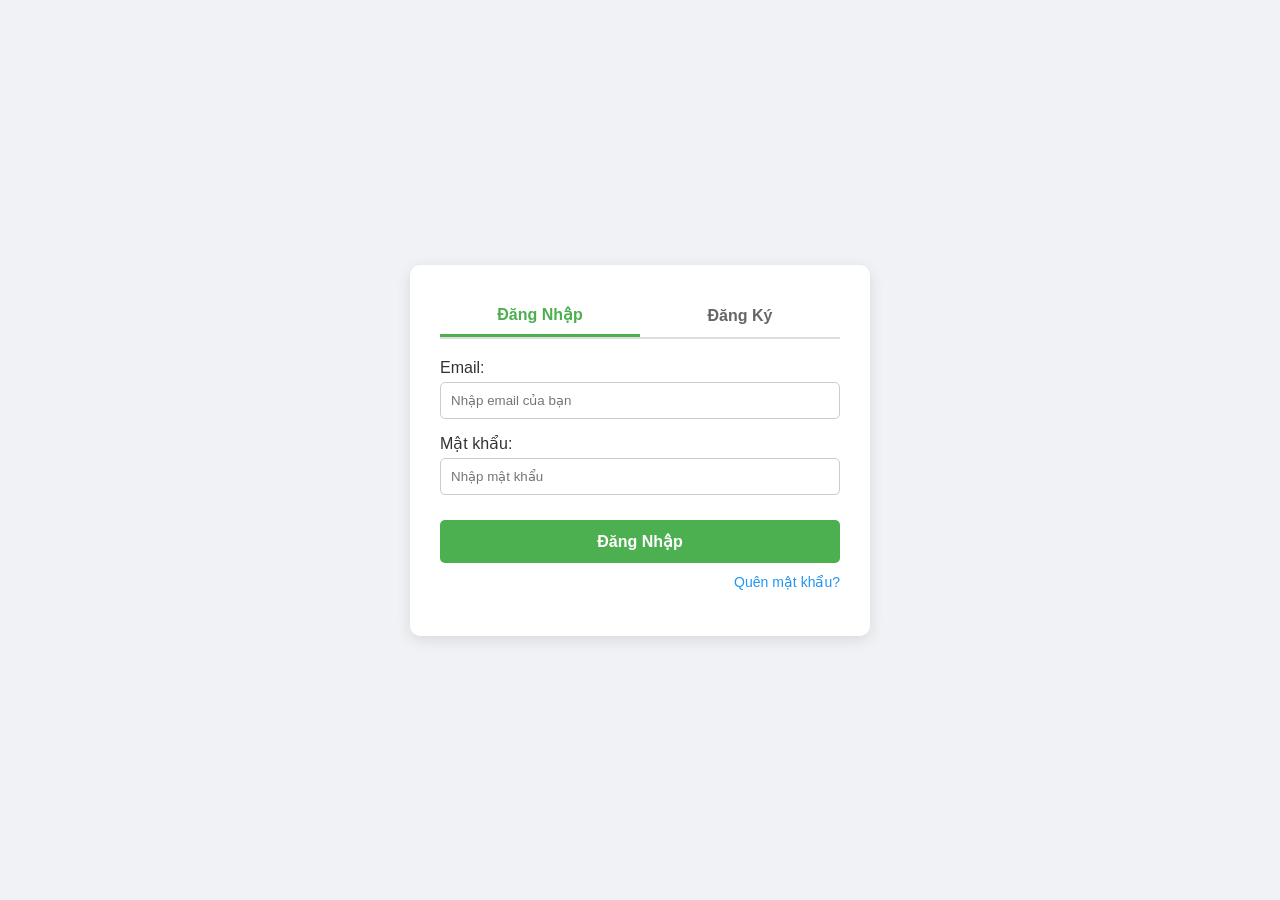
==== cambridge-lms-frontend/student.html @ ddfb1a5f "Mô tả thay đổi" ====
<!DOCTYPE html>
<html lang="vi">
<head>
    <meta charset="UTF-8">
    <meta name="viewport" content="width=device-width, initial-scale=1.0">
    <title>Khu Vực Học Sinh - Cambridge LMS</title>
    <link rel="stylesheet" href="css/style.css">
    <style>
        .exam-section { margin-bottom: 20px; border: 1px solid #e0e0e0; border-radius: 6px; padding: 15px; background: #fafafa; }
        .exam-section h4 { margin-top: 0; color: #1976D2; border-bottom: 2px solid #e3f2fd; padding-bottom: 8px; }
        .exam-part { margin-bottom: 15px; background: white; padding: 10px; border: 1px solid #eee; border-radius: 4px; }
        .exam-part-header { display: flex; justify-content: space-between; margin-bottom: 10px; color: #555; }
        .exam-part-header h5 { margin: 0; font-size: 15px; }
        .exam-part-header span { font-size: 13px; font-weight: bold; color: #FF9800; }
        .question-grid { display: grid; grid-template-columns: repeat(auto-fill, minmax(140px, 1fr)); gap: 10px; }
        .question-row { display: flex; align-items: center; background: #f9fbfd; padding: 5px; border-radius: 4px; border: 1px solid #eceff1; }
        .question-row label { width: 45px; font-weight: bold; font-size: 13px; color: #333; text-align: center; border-right: 1px solid #ccc; margin-right: 5px; }
        .question-row input { flex-grow: 1; padding: 6px; border: 1px solid #ccc; border-radius: 4px; font-size: 13px; outline: none; text-transform: lowercase; }
        .section-header td { background-color: #e3f2fd; color: #1565c0; font-size: 16px; padding: 10px; text-transform: uppercase; }
        .part-header td { background-color: #f5f5f5; color: #666; font-size: 14px; font-weight: bold; }
        .answer-sheet { overflow-y: auto; max-height: 75vh; }
        .score-details { display: flex; justify-content: center; gap: 30px; margin-bottom: 20px; }
        .score-box { background: #e8f5e9; padding: 15px 25px; border-radius: 8px; text-align: center; border: 2px solid #4CAF50; }
        .score-box h3 { margin: 0 0 5px 0; color: #2e7d32; font-size: 28px; }
        .score-box p { margin: 0; color: #555; font-weight: bold; }

        /* CSS Danh sách nhạc nâng cao */
        .playlist-container { background: #f4f6f8; border: 1px solid #cfd8dc; border-radius: 6px; padding: 12px; margin-bottom: 15px; }
        .playlist-title { font-weight: bold; font-size: 14px; color: #37474f; margin-bottom: 8px; display: flex; justify-content: space-between; }
        .audio-track-item { display: flex; align-items: center; justify-content: space-between; background: white; padding: 8px 12px; border: 1px solid #e0e0e0; border-radius: 4px; margin-bottom: 6px; cursor: pointer; transition: 0.2s; }
        .audio-track-item:hover { background: #e3f2fd; border-color: #2196F3; }
        .audio-track-item.active { background: #e3f2fd; border-color: #1976D2; font-weight: bold; }
        .audio-track-item.disabled { background: #ffebee; border-color: #ffcdd2; cursor: not-allowed; color: #c62828; }
        .track-info { font-size: 13px; display: flex; flex-direction: column; }
        .track-status { font-size: 11px; font-weight: bold; margin-top: 2px; }
        .play-btn-small { background: #4CAF50; color: white; border: none; padding: 4px 10px; border-radius: 4px; font-size: 12px; cursor: pointer; }
        .audio-track-item.disabled .play-btn-small { background: #b0bec5; cursor: not-allowed; }
    </style>
</head>
<body>

    <div class="header">
        <h2>Cambridge LMS - Dành cho Học sinh</h2>
        <div>
            <span id="userEmailDisplay" style="margin-right: 15px; font-weight: bold; color: #555;"></span>
            <button class="logout-btn" onclick="logout()">Đăng Xuất</button>
        </div>
    </div>

    <div class="container" id="dashboard" style="max-width: 1000px;">
        <h3 style="color: #4CAF50; border-bottom: 2px solid #eee; padding-bottom: 10px; margin-top: 0;">Danh sách bài thi hiện có</h3>
        <div class="exam-grid" id="examGrid"></div>
    </div>

    <div class="container" id="examRoom" style="max-width: 1200px; padding: 20px; display: none;">
        <div class="exam-header-bar">
            <h3 id="activeExamTitle">Tên bài thi</h3>
            <div class="timer" id="countdownTimer">00:00</div>
            <button class="submit-btn" style="background-color: #4CAF50; margin-top: 0; width: auto;" onclick="submitExam()">Nộp Bài Ngay</button>
        </div>

        <div class="exam-workspace">
            <div class="pdf-viewer-container" style="display: flex; flex-direction: column;">
                <div class="pdf-controls">
                    <label>Chế độ xem:</label>
                    <select id="pdfViewMode" onchange="changePdfView()">
                        <option value="FitV">Cuộn dọc truyền thống</option>
                        <option value="FitPage">Lật từng trang (Vừa màn hình)</option>
                    </select>
                </div>
                <iframe id="pdfFrame" src="" style="flex-grow: 1;"></iframe>
            </div>

            <div class="answer-sheet">
                <div class="playlist-container">
                    <div class="playlist-title">
                        <span>Danh sách Track âm thanh:</span>
                        <span id="globalAudioLimitLabel" style="color:#d32f2f;"></span>
                    </div>
                    <div id="audioPlaylist"></div>
                </div>

                <audio id="audioPlayer" class="audio-player" controls controlsList="nodownload" style="display: none; width: 100%; margin-bottom: 15px;"></audio>

                <h4 style="margin-bottom: 5px;">Phiếu trả lời</h4>
                <p style="font-size: 12px; color: #666; margin-top: 0; margin-bottom: 15px;">Điền đáp án vào các ô tương ứng bên dưới.</p>
                <div id="dynamicAnswerSheet"></div>
            </div>
        </div>
    </div>

    <div class="container" id="resultScreen" style="display: none; max-width: 900px;">
        <div class="score-details">
            <div class="score-box">
                <h3 id="finalScoreDisplay">0</h3>
                <p>Tổng điểm đạt được</p>
            </div>
            <div class="score-box" style="background: #e3f2fd; border-color: #2196F3;">
                <h3 id="correctCountDisplay" style="color: #1565c0;">0 / 0</h3>
                <p>Số câu trả lời đúng</p>
            </div>
        </div>
        
        <h3 style="color: #333; border-bottom: 2px solid #ddd; padding-bottom: 10px;">Phân tích chi tiết từng phần:</h3>
        <table class="mistake-list">
            <thead>
                <tr>
                    <th>Câu hỏi</th>
                    <th>Bạn trả lời</th>
                    <th>Đáp án đúng</th>
                    <th>Điểm</th>
                    <th>Trạng thái</th>
                </tr>
            </thead>
            <tbody id="mistakeBody"></tbody>
        </table>
        <button class="submit-btn" style="margin-top: 20px; width: 100%;" onclick="backToDashboard()">Quay về Trang chủ</button>
    </div>

    <script>
        const API_URL = "http://127.0.0.1:8000";
        let timerInterval;
        let currentPdfUrl = "";
        let examsDataList = [];
        let activeExamData = null;
        let isAudioTrackingPlay = false;

        window.onload = function() {
            if (localStorage.getItem("role") !== "student") {
                window.location.href = "index.html";
            } else {
                document.getElementById("userEmailDisplay").innerText = "Học viên: " + localStorage.getItem("email");
                loadExamsForStudent();
                setupAudioSecureListeners();
            }
        };

        function logout() {
            if(confirm("Bạn muốn đăng xuất?")) { localStorage.clear(); window.location.href = "index.html"; }
        }

        function changePdfView() {
            const mode = document.getElementById("pdfViewMode").value;
            document.getElementById("pdfFrame").src = `${currentPdfUrl}#view=${mode}&scrollbar=1&toolbar=0&navpanes=0`;
        }

        async function loadExamsForStudent() {
            try {
                const response = await fetch(`${API_URL}/exams/`);
                examsDataList = await response.json();
                const grid = document.getElementById("examGrid");
                grid.innerHTML = "";

                if(examsDataList.length === 0) {
                    grid.innerHTML = "<p>Chưa có bài thi nào.</p>";
                    return;
                }

                examsDataList.forEach(exam => {
                    const btnHtml = exam.pdf_file_url != null 
                        ? `<button class="take-exam-btn" onclick="startExam('${exam._id}')">Bắt đầu làm bài</button>`
                        : `<button class="take-exam-btn" disabled>Chưa có đề</button>`;

                    grid.innerHTML += `
                        <div class="exam-card">
                            <h3>${exam.title}</h3>
                            <div class="exam-meta">
                                <p><strong>Cấp độ:</strong> ${exam.level}</p>
                                <p><strong>Thời gian:</strong> ${exam.duration_minutes} phút</p>
                                <p><strong>Tổng điểm:</strong> ${exam.total_score || 100}</p>
                            </div>
                            ${btnHtml}
                        </div>
                    `;
                });
            } catch (error) { console.error(error); }
        }

        function buildAudioPlaylist() {
            const container = document.getElementById("audioPlaylist");
            container.innerHTML = "";
            const player = document.getElementById("audioPlayer");
            player.style.display = "none";
            player.src = "";

            const urls = activeExamData.audio_file_urls || (activeExamData.audio_file_url ? [activeExamData.audio_file_url] : []);
            const limit = activeExamData.audio_limit || 0;

            document.getElementById("globalAudioLimitLabel").innerText = limit > 0 ? `Giới hạn: ${limit} lần nghe/file` : "Nghe tự do";

            if (urls.length === 0) {
                container.innerHTML = "<p style='color:#777; font-size:13px;'>Bài thi này không có tệp âm thanh nghe.</p>";
                return;
            }

            urls.forEach((url, index) => {
                // Đổi ngược dấu '_' thành khoảng trắng để tên file hiển thị đẹp mắt
                let displayFileName = url.split('/').pop().replace(`${activeExamData._id}_`, '').replace(/_/g, ' ');
                
                const storageKey = `count_${activeExamData._id}_track_${index}`;
                const currentPlayed = parseInt(localStorage.getItem(storageKey)) || 0;
                
                let isTrackDisabled = limit > 0 && currentPlayed >= limit;
                let statusText = limit > 0 ? `Đã nghe: ${currentPlayed}/${limit} lần` : "Sẵn sàng";
                if(isTrackDisabled) statusText = "❌ Đã hết lượt nghe";

                const trackHtml = `
                    <div class="audio-track-item ${isTrackDisabled ? 'disabled' : ''}" id="track_item_${index}" onclick="selectAudioTrack('${url}', ${index}, ${isTrackDisabled})">
                        <div class="track-info">
                            <strong>${displayFileName}</strong>
                            <span class="track-status" id="track_status_${index}" style="color: ${isTrackDisabled ? '#d32f2f' : '#666'}">${statusText}</span>
                        </div>
                        <button class="play-btn-small" ${isTrackDisabled ? 'disabled' : ''}>Chọn phát</button>
                    </div>
                `;
                container.insertAdjacentHTML('beforeend', trackHtml);
            });
        }

        function selectAudioTrack(url, index, isDisabled) {
            if (isDisabled) {
                alert("Bạn đã hết số lần nghe cho tệp tin âm thanh này!");
                return;
            }

            document.querySelectorAll('.audio-track-item').forEach(el => el.classList.remove('active'));
            document.getElementById(`track_item_${index}`).classList.add('active');

            const player = document.getElementById("audioPlayer");
            player.src = `${API_URL}${url}`;
            player.style.display = "block";
            
            player.dataset.activeIndex = index;
            isAudioTrackingPlay = true;
        }

        function setupAudioSecureListeners() {
            const player = document.getElementById("audioPlayer");
            
            player.addEventListener('play', function() {
                const index = player.dataset.activeIndex;
                const limit = activeExamData ? (activeExamData.audio_limit || 0) : 0;
                
                if (index !== undefined && limit > 0 && isAudioTrackingPlay) {
                    const storageKey = `count_${activeExamData._id}_track_${index}`;
                    let currentPlayed = parseInt(localStorage.getItem(storageKey)) || 0;
                    
                    currentPlayed++;
                    localStorage.setItem(storageKey, currentPlayed);
                    isAudioTrackingPlay = false; 

                    const statusLabel = document.getElementById(`track_status_${index}`);
                    if (currentPlayed >= limit) {
                        statusLabel.innerText = "❌ Đã hết lượt nghe";
                        statusLabel.style.color = "#d32f2f";
                        const trackCard = document.getElementById(`track_item_${index}`);
                        trackCard.classList.add('disabled');
                        trackCard.querySelector('button').disabled = true;
                        
                        player.pause();
                        player.src = "";
                        player.style.display = "none";
                        alert("Tệp tin âm thanh này đã chính thức đạt giới hạn phát nghe công khai!");
                    } else {
                        statusLabel.innerText = `Đã nghe: ${currentPlayed}/${limit} lần`;
                    }
                }
            });
        }

        function buildAnswerSheet(answerKey) {
            const container = document.getElementById("dynamicAnswerSheet");
            container.innerHTML = "";
            if (!answerKey || Object.keys(answerKey).length === 0) {
                container.innerHTML = "<p style='color:red;'>Bài thi này chưa được cấu hình đáp án.</p>";
                return;
            }
            for (const [sectionName, parts] of Object.entries(answerKey)) {
                let sectionHtml = `<div class="exam-section"><h4>${sectionName}</h4>`;
                for (const [partName, partData] of Object.entries(parts)) {
                    sectionHtml += `<div class="exam-part"><div class="exam-part-header"><h5>${partName}</h5><span>${partData.num_questions} câu | ${partData.part_score} điểm</span></div><div class="question-grid">`;
                    partData.questions.forEach(q => {
                        const inputId = `ans_${sectionName}_${partName}_${q.qNum}`.replace(/\s+/g, '');
                        sectionHtml += `<div class="question-row"><label>${q.qNum}</label><input type="text" id="${inputId}" data-section="${sectionName}" data-part="${partName}" data-qnum="${q.qNum}" autocomplete="off" placeholder="..."></div>`;
                    });
                    sectionHtml += `</div></div>`;
                }
                sectionHtml += `</div>`;
                container.innerHTML += sectionHtml;
            }
        }

        function startExam(examId) {
            activeExamData = examsDataList.find(e => e._id === examId);
            if(!confirm(`Bắt đầu bài thi "${activeExamData.title}"?`)) return;

            document.getElementById("dashboard").style.display = "none";
            document.getElementById("examRoom").style.display = "block";
            document.getElementById("activeExamTitle").innerText = activeExamData.title;

            currentPdfUrl = `${API_URL}${activeExamData.pdf_file_url}`;
            changePdfView(); 

            buildAudioPlaylist(); 
            buildAnswerSheet(activeExamData.answer_key);
            startTimer(activeExamData.duration_minutes);
        }

        function startTimer(minutes) {
            let timeRemaining = minutes * 60;
            const timerDisplay = document.getElementById("countdownTimer");
            timerInterval = setInterval(() => {
                timeRemaining--;
                let m = Math.floor(timeRemaining / 60);
                let s = timeRemaining % 60;
                timerDisplay.innerText = `${m.toString().padStart(2, '0')}:${s.toString().padStart(2, '0')}`;
                if (timeRemaining <= 300) timerDisplay.classList.add("danger");
                if (timeRemaining <= 0) { clearInterval(timerInterval); submitExam(); }
            }, 1000);
        }

        function submitExam() {
            clearInterval(timerInterval);
            document.getElementById("audioPlayer").pause(); 

            let totalEarnedScore = 0;
            let correctQuestionsCount = 0;
            let totalQuestionsCount = 0;
            const tbody = document.getElementById("mistakeBody");
            tbody.innerHTML = "";

            if(!activeExamData.answer_key) {
                alert("Đề thi này bị lỗi đáp án, vui lòng liên hệ giáo viên!");
                backToDashboard();
                return;
            }

            for (const [sectionName, parts] of Object.entries(activeExamData.answer_key)) {
                tbody.innerHTML += `<tr class="section-header"><td colspan="5"><strong>${sectionName}</strong></td></tr>`;
                for (const [partName, partData] of Object.entries(parts)) {
                    tbody.innerHTML += `<tr class="part-header"><td colspan="5">${partName} (Tổng: ${partData.part_score} điểm)</td></tr>`;
                    const pointsPerQuestion = partData.num_questions > 0 ? (partData.part_score / partData.num_questions) : 0;

                    partData.questions.forEach(q => {
                        totalQuestionsCount++;
                        const inputId = `ans_${sectionName}_${partName}_${q.qNum}`.replace(/\s+/g, '');
                        const inputElement = document.getElementById(inputId);
                        const studentAns = inputElement ? inputElement.value.trim().toLowerCase() : "";
                        const correctAnsText = q.answer.toLowerCase();

                        if (studentAns === correctAnsText && studentAns !== "") {
                            totalEarnedScore += pointsPerQuestion;
                            correctQuestionsCount++;
                            tbody.innerHTML += `<tr><td>Câu ${q.qNum}</td><td class="correct-text">${studentAns}</td><td>${correctAnsText}</td><td>+ ${pointsPerQuestion.toFixed(1)}</td><td><span style="color: green;">✔ Đúng</span></td></tr>`;
                        } else {
                            tbody.innerHTML += `<tr><td>Câu ${q.qNum}</td><td><span class="wrong-text">${studentAns || "(Trống)"}</span></td><td class="correct-text">${correctAnsText}</td><td>0</td><td><span style="color: red;">✘ Sai</span></td></tr>`;
                        }
                    });
                }
            }
            document.getElementById("examRoom").style.display = "none";
            document.getElementById("resultScreen").style.display = "block";
            document.getElementById("finalScoreDisplay").innerText = totalEarnedScore.toFixed(2);
            document.getElementById("correctCountDisplay").innerText = `${correctQuestionsCount} / ${totalQuestionsCount}`;
        }

        function backToDashboard() {
            document.getElementById("resultScreen").style.display = "none";
            document.getElementById("dashboard").style.display = "block";
            document.getElementById("pdfFrame").src = "";
            document.getElementById("audioPlayer").src = "";
        }
    </script>
</body>
</html>
---- cambridge-lms-frontend/css/style.css ----
body {
    font-family: 'Segoe UI', Tahoma, Geneva, Verdana, sans-serif;
    background-color: #f4f7f6;
    margin: 0;
    padding: 20px;
}
.header {
    display: flex;
    justify-content: space-between;
    align-items: center;
    background: white;
    padding: 15px 30px;
    border-radius: 8px;
    box-shadow: 0 2px 5px rgba(0,0,0,0.1);
    margin-bottom: 20px;
}
.header h2 { margin: 0; color: #333; }
.logout-btn {
    background-color: #f44336;
    color: white;
    border: none;
    padding: 8px 15px;
    border-radius: 4px;
    cursor: pointer;
    font-weight: bold;
}
.logout-btn:hover { background-color: #d32f2f; }

.container {
    max-width: 900px;
    margin: 0 auto;
    background: white;
    padding: 30px;
    border-radius: 8px;
    box-shadow: 0 4px 10px rgba(0,0,0,0.1);
}

.step-section {
    border: 1px solid #ddd;
    padding: 20px;
    border-radius: 8px;
    margin-bottom: 20px;
}
.step-section h3 { margin-top: 0; color: #4CAF50; border-bottom: 2px solid #eee; padding-bottom: 10px;}

.form-group { margin-bottom: 15px; }
label { display: block; margin-bottom: 5px; font-weight: bold; color: #555; }
input[type="text"], input[type="number"], select {
    width: 100%; padding: 10px; border: 1px solid #ccc; border-radius: 4px; box-sizing: border-box;
}
input[type="file"] { padding: 10px 0; }

button.submit-btn {
    background-color: #4CAF50; color: white; border: none; padding: 12px 20px;
    border-radius: 4px; cursor: pointer; font-size: 16px; font-weight: bold;
}
button.submit-btn:hover { background-color: #45a049; }

#uploadSection { display: none; }
.message { margin-top: 15px; font-weight: bold; }

/* CSS Mới cho Bảng danh sách đề thi */
.exam-table {
    width: 100%;
    border-collapse: collapse;
    margin-top: 15px;
}
.exam-table th, .exam-table td {
    border: 1px solid #ddd;
    padding: 12px;
    text-align: left;
}
.exam-table th {
    background-color: #f8f9fa;
    color: #333;
}
.status-badge {
    padding: 5px 10px;
    border-radius: 20px;
    font-size: 12px;
    font-weight: bold;
}
.status-ok { background-color: #e8f5e9; color: #2e7d32; }
.status-missing { background-color: #ffebee; color: #c62828; }
/* =========================================
   CSS CHO TRANG HỌC SINH (STUDENT)
========================================= */

/* Lưới hiển thị danh sách bài thi */
.exam-grid {
    display: grid;
    grid-template-columns: repeat(auto-fill, minmax(280px, 1fr));
    gap: 20px;
    margin-top: 20px;
}
.exam-card {
    background: white;
    padding: 20px;
    border-radius: 8px;
    border-top: 4px solid #2196F3;
    box-shadow: 0 2px 8px rgba(0,0,0,0.1);
    display: flex;
    flex-direction: column;
}
.exam-card h3 { margin-top: 0; margin-bottom: 10px; color: #333; }
.exam-meta { color: #666; font-size: 14px; margin-bottom: 15px; flex-grow: 1; }
.take-exam-btn {
    background-color: #2196F3;
    color: white;
    padding: 10px;
    border: none;
    border-radius: 4px;
    cursor: pointer;
    font-weight: bold;
    width: 100%;
}
.take-exam-btn:hover { background-color: #1976D2; }
.take-exam-btn:disabled { background-color: #ccc; cursor: not-allowed; }

/* Giao diện Phòng thi (Exam Room) */
#examRoom { display: none; }
.exam-header-bar {
    display: flex;
    justify-content: space-between;
    align-items: center;
    background: #2c3e50;
    color: white;
    padding: 15px 20px;
    border-radius: 8px;
    margin-bottom: 20px;
}
.exam-header-bar h3 { margin: 0; }
.timer {
    font-size: 24px;
    font-weight: bold;
    color: #ffeb3b;
    background: rgba(0,0,0,0.3);
    padding: 5px 15px;
    border-radius: 5px;
}
.timer.danger { color: #f44336; animation: blink 1s infinite; }

@keyframes blink { 50% { opacity: 0; } }

/* Khung làm bài chia 2 cột */
.exam-workspace {
    display: flex;
    gap: 20px;
    height: 75vh; /* Chiếm 75% chiều cao màn hình */
}
.pdf-viewer-container {
    flex: 2; /* Chiếm 2/3 không gian */
    background: white;
    border-radius: 8px;
    border: 1px solid #ddd;
    overflow: hidden;
}
.pdf-viewer-container iframe {
    width: 100%;
    height: 100%;
    border: none;
}
.answer-sheet {
    flex: 1; /* Chiếm 1/3 không gian */
    background: white;
    padding: 20px;
    border-radius: 8px;
    border: 1px solid #ddd;
    display: flex;
    flex-direction: column;
}
.audio-player { width: 100%; margin-bottom: 15px; outline: none; }
.answer-area {
    flex-grow: 1;
    width: 100%;
    padding: 15px;
    border: 1px solid #ccc;
    border-radius: 4px;
    resize: none;
    font-family: 'Courier New', Courier, monospace;
    font-size: 16px;
    box-sizing: border-box;
    margin-bottom: 15px;
}
/* --- CSS CHO BẢNG KẾT QUẢ VÀ TÙY CHỈNH PDF --- */
.pdf-controls {
    background: #f1f1f1;
    padding: 10px;
    text-align: right;
    border-bottom: 1px solid #ccc;
}
.pdf-controls select {
    padding: 5px;
    border-radius: 4px;
    border: 1px solid #ccc;
}
#resultScreen {
    display: none;
    background: white;
    padding: 30px;
    border-radius: 8px;
    box-shadow: 0 4px 10px rgba(0,0,0,0.1);
    max-width: 800px;
    margin: 0 auto;
}
.score-board {
    text-align: center;
    font-size: 24px;
    font-weight: bold;
    color: #4CAF50;
    margin-bottom: 20px;
    padding: 20px;
    background: #e8f5e9;
    border-radius: 8px;
}
.mistake-list {
    width: 100%;
    border-collapse: collapse;
}
.mistake-list th, .mistake-list td {
    border: 1px solid #ddd;
    padding: 10px;
    text-align: left;
}
.mistake-list th { background: #f8f9fa; }
.wrong-text { color: #f44336; text-decoration: line-through; margin-right: 10px; }
.correct-text { color: #4CAF50; font-weight: bold; }
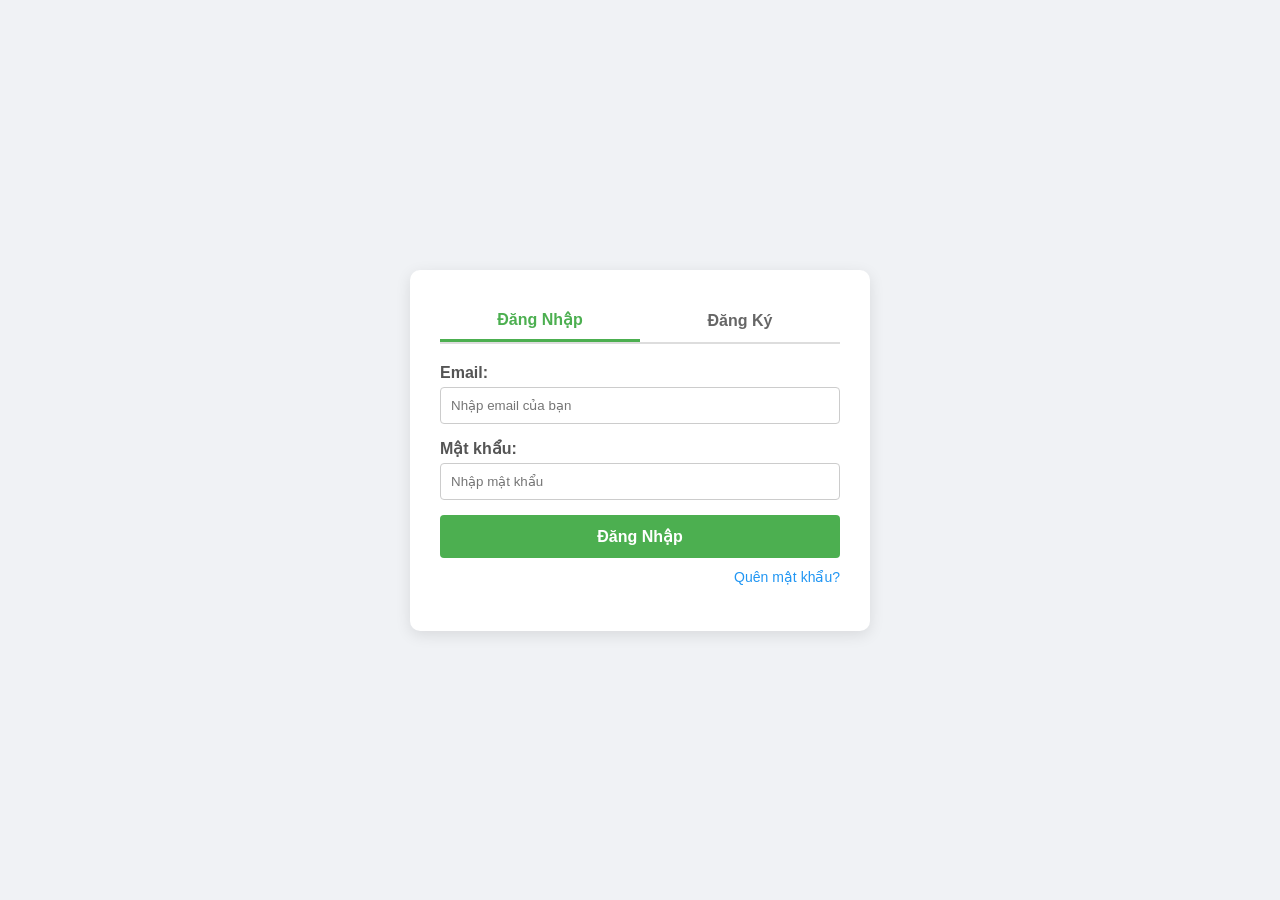
==== commit 009aa4e3: "Mô tả thay đổi" ====
--- a/cambridge-lms-frontend/student.html
+++ b/cambridge-lms-frontend/student.html
@@ -5,106 +5,79 @@
     <meta name="viewport" content="width=device-width, initial-scale=1.0">
     <title>Khu Vực Học Sinh - Cambridge LMS</title>
     <link rel="stylesheet" href="css/style.css">
-    <style>
-        .exam-section { margin-bottom: 20px; border: 1px solid #e0e0e0; border-radius: 6px; padding: 15px; background: #fafafa; }
-        .exam-section h4 { margin-top: 0; color: #1976D2; border-bottom: 2px solid #e3f2fd; padding-bottom: 8px; }
-        .exam-part { margin-bottom: 15px; background: white; padding: 10px; border: 1px solid #eee; border-radius: 4px; }
-        .exam-part-header { display: flex; justify-content: space-between; margin-bottom: 10px; color: #555; }
-        .exam-part-header h5 { margin: 0; font-size: 15px; }
-        .exam-part-header span { font-size: 13px; font-weight: bold; color: #FF9800; }
-        .question-grid { display: grid; grid-template-columns: repeat(auto-fill, minmax(140px, 1fr)); gap: 10px; }
-        .question-row { display: flex; align-items: center; background: #f9fbfd; padding: 5px; border-radius: 4px; border: 1px solid #eceff1; }
-        .question-row label { width: 45px; font-weight: bold; font-size: 13px; color: #333; text-align: center; border-right: 1px solid #ccc; margin-right: 5px; }
-        .question-row input { flex-grow: 1; padding: 6px; border: 1px solid #ccc; border-radius: 4px; font-size: 13px; outline: none; text-transform: lowercase; }
-        .section-header td { background-color: #e3f2fd; color: #1565c0; font-size: 16px; padding: 10px; text-transform: uppercase; }
-        .part-header td { background-color: #f5f5f5; color: #666; font-size: 14px; font-weight: bold; }
-        .answer-sheet { overflow-y: auto; max-height: 75vh; }
-        .score-details { display: flex; justify-content: center; gap: 30px; margin-bottom: 20px; }
-        .score-box { background: #e8f5e9; padding: 15px 25px; border-radius: 8px; text-align: center; border: 2px solid #4CAF50; }
-        .score-box h3 { margin: 0 0 5px 0; color: #2e7d32; font-size: 28px; }
-        .score-box p { margin: 0; color: #555; font-weight: bold; }
-
-        /* CSS Danh sách nhạc nâng cao */
-        .playlist-container { background: #f4f6f8; border: 1px solid #cfd8dc; border-radius: 6px; padding: 12px; margin-bottom: 15px; }
-        .playlist-title { font-weight: bold; font-size: 14px; color: #37474f; margin-bottom: 8px; display: flex; justify-content: space-between; }
-        .audio-track-item { display: flex; align-items: center; justify-content: space-between; background: white; padding: 8px 12px; border: 1px solid #e0e0e0; border-radius: 4px; margin-bottom: 6px; cursor: pointer; transition: 0.2s; }
-        .audio-track-item:hover { background: #e3f2fd; border-color: #2196F3; }
-        .audio-track-item.active { background: #e3f2fd; border-color: #1976D2; font-weight: bold; }
-        .audio-track-item.disabled { background: #ffebee; border-color: #ffcdd2; cursor: not-allowed; color: #c62828; }
-        .track-info { font-size: 13px; display: flex; flex-direction: column; }
-        .track-status { font-size: 11px; font-weight: bold; margin-top: 2px; }
-        .play-btn-small { background: #4CAF50; color: white; border: none; padding: 4px 10px; border-radius: 4px; font-size: 12px; cursor: pointer; }
-        .audio-track-item.disabled .play-btn-small { background: #b0bec5; cursor: not-allowed; }
-    </style>
 </head>
 <body>
 
-    <div class="header">
-        <h2>Cambridge LMS - Dành cho Học sinh</h2>
-        <div>
-            <span id="userEmailDisplay" style="margin-right: 15px; font-weight: bold; color: #555;"></span>
-            <button class="logout-btn" onclick="logout()">Đăng Xuất</button>
+<div class="header">
+    <h2>Cambridge LMS - Dành cho Học sinh</h2>
+    <div>
+        <span id="userEmailDisplay" class="user-email"></span>
+        <button class="logout-btn" onclick="logout()">Đăng Xuất</button>
+    </div>
+</div>
+
+<div class="container" id="dashboard">
+    <h3>Danh sách bài thi hiện có</h3>
+    <div class="exam-grid" id="examGrid"></div>
+</div>
+
+<div class="container wide-container" id="examRoom">
+    <div class="exam-header-bar">
+        <h3 id="activeExamTitle">Tên bài thi</h3>
+        <div class="timer" id="countdownTimer">00:00</div>
+        <button class="submit-btn" onclick="submitExam()">Nộp Bài Ngay</button>
+    </div>
+
+    <div class="exam-workspace">
+        <div class="pdf-viewer-container">
+            <div class="pdf-controls">
+                <label for="pdfViewMode">Chế độ xem:</label>
+                <select id="pdfViewMode" onchange="changePdfView()">
+                    <option value="FitV">Cuộn dọc truyền thống</option>
+                    <option value="FitPage">Lật từng trang (Vừa màn hình)</option>
+                </select>
+            </div>
+            <iframe id="pdfFrame" src=""></iframe>
+        </div>
+
+        <div class="answer-sheet">
+            <div class="playlist-container">
+                <div class="playlist-title">🎵 Danh Sách File Âm Thanh</div>
+                <div id="audioPlaylist"></div>
+            </div>
+
+            <h4>Phiếu trả lời</h4>
+            <p class="hint-text">Điền đáp án vào các ô tương ứng bên dưới.</p>
+            <div id="dynamicAnswerSheet"></div>
         </div>
     </div>
-
-    <div class="container" id="dashboard" style="max-width: 1000px;">
-        <h3 style="color: #4CAF50; border-bottom: 2px solid #eee; padding-bottom: 10px; margin-top: 0;">Danh sách bài thi hiện có</h3>
-        <div class="exam-grid" id="examGrid"></div>
-    </div>
-
-    <div class="container" id="examRoom" style="max-width: 1200px; padding: 20px; display: none;">
-        <div class="exam-header-bar">
-            <h3 id="activeExamTitle">Tên bài thi</h3>
-            <div class="timer" id="countdownTimer">00:00</div>
-            <button class="submit-btn" style="background-color: #4CAF50; margin-top: 0; width: auto;" onclick="submitExam()">Nộp Bài Ngay</button>
+</div>
+
+<div class="container" id="resultScreen">
+    <div class="score-details">
+        <div class="score-box">
+            <h3 id="finalScoreDisplay">0</h3>
+            <p>Tổng điểm đạt được</p>
         </div>
 
-        <div class="exam-workspace">
-            <div class="pdf-viewer-container" style="display: flex; flex-direction: column;">
-                <div class="pdf-controls">
-                    <label>Chế độ xem:</label>
-                    <select id="pdfViewMode" onchange="changePdfView()">
-                        <option value="FitV">Cuộn dọc truyền thống</option>
-                        <option value="FitPage">Lật từng trang (Vừa màn hình)</option>
-                    </select>
-                </div>
-                <iframe id="pdfFrame" src="" style="flex-grow: 1;"></iframe>
-            </div>
-
-            <div class="answer-sheet">
-                <div class="playlist-container">
-                    <div class="playlist-title">
-                        <span>Danh sách Track âm thanh:</span>
-                        <span id="globalAudioLimitLabel" style="color:#d32f2f;"></span>
-                    </div>
-                    <div id="audioPlaylist"></div>
-                </div>
-
-                <audio id="audioPlayer" class="audio-player" controls controlsList="nodownload" style="display: none; width: 100%; margin-bottom: 15px;"></audio>
-
-                <h4 style="margin-bottom: 5px;">Phiếu trả lời</h4>
-                <p style="font-size: 12px; color: #666; margin-top: 0; margin-bottom: 15px;">Điền đáp án vào các ô tương ứng bên dưới.</p>
-                <div id="dynamicAnswerSheet"></div>
-            </div>
+        <div class="score-box blue-score-box">
+            <h3 id="correctCountDisplay">0 / 0</h3>
+            <p>Số câu trả lời đúng</p>
+        </div>
+
+        <div class="score-box orange-score-box">
+            <h3 id="timeSpentDisplay">0:00</h3>
+            <p>Thời gian làm bài</p>
         </div>
     </div>
 
-    <div class="container" id="resultScreen" style="display: none; max-width: 900px;">
-        <div class="score-details">
-            <div class="score-box">
-                <h3 id="finalScoreDisplay">0</h3>
-                <p>Tổng điểm đạt được</p>
-            </div>
-            <div class="score-box" style="background: #e3f2fd; border-color: #2196F3;">
-                <h3 id="correctCountDisplay" style="color: #1565c0;">0 / 0</h3>
-                <p>Số câu trả lời đúng</p>
-            </div>
-        </div>
-        
-        <h3 style="color: #333; border-bottom: 2px solid #ddd; padding-bottom: 10px;">Phân tích chi tiết từng phần:</h3>
+    <h3>Phân tích chi tiết từng phần:</h3>
+
+    <div class="table-wrap">
         <table class="mistake-list">
             <thead>
                 <tr>
+                    <th>Phần</th>
                     <th>Câu hỏi</th>
                     <th>Bạn trả lời</th>
                     <th>Đáp án đúng</th>
@@ -114,262 +87,428 @@
             </thead>
             <tbody id="mistakeBody"></tbody>
         </table>
-        <button class="submit-btn" style="margin-top: 20px; width: 100%;" onclick="backToDashboard()">Quay về Trang chủ</button>
     </div>
 
-    <script>
-        const API_URL = "http://127.0.0.1:8000";
-        let timerInterval;
-        let currentPdfUrl = "";
-        let examsDataList = [];
-        let activeExamData = null;
-        let isAudioTrackingPlay = false;
-
-        window.onload = function() {
-            if (localStorage.getItem("role") !== "student") {
-                window.location.href = "index.html";
+    <button class="submit-btn full-width mt-20" onclick="backToDashboard()">Quay về Trang chủ</button>
+</div>
+
+<script>
+    const API_URL = "https://cambridge-lms-1.onrender.com";
+
+    let examStartTime = null;
+    let timerInterval;
+    let currentPdfUrl = "";
+    let examsDataList = [];
+    let activeExamData = null;
+
+    function getFileUrl(url) {
+        if (!url) return "";
+
+        if (url.startsWith("http://") || url.startsWith("https://")) {
+            return url;
+        }
+
+        return `${API_URL}${url}`;
+    }
+
+    function formatTime(seconds) {
+        seconds = parseInt(seconds || 0);
+        const m = Math.floor(seconds / 60);
+        const s = seconds % 60;
+        return `${m}:${s.toString().padStart(2, "0")}`;
+    }
+
+    window.onload = function() {
+        if (localStorage.getItem("role") !== "student") {
+            window.location.href = "index.html";
+        } else {
+            document.getElementById("userEmailDisplay").innerText = "Học viên: " + localStorage.getItem("email");
+            loadExamsForStudent();
+            setupAudioSecureListeners();
+        }
+    };
+
+    function logout() {
+        if (confirm("Bạn muốn đăng xuất?")) {
+            localStorage.clear();
+            window.location.href = "index.html";
+        }
+    }
+
+    function changePdfView() {
+        const mode = document.getElementById("pdfViewMode").value;
+
+        if (!currentPdfUrl) {
+            document.getElementById("pdfFrame").src = "";
+            return;
+        }
+
+        document.getElementById("pdfFrame").src = `${currentPdfUrl}#view=${mode}&scrollbar=1&toolbar=0&navpanes=0`;
+    }
+
+    async function loadExamsForStudent() {
+        try {
+            const response = await fetch(`${API_URL}/exams/`);
+            examsDataList = await response.json();
+
+            const grid = document.getElementById("examGrid");
+            grid.innerHTML = "";
+
+            if (examsDataList.length === 0) {
+                grid.innerHTML = "<p>Chưa có bài thi nào hiện khả dụng.</p>";
+                return;
+            }
+
+            const userId = localStorage.getItem("user_id");
+
+            for (const exam of examsDataList) {
+                let submittedData = { submitted: false };
+
+                try {
+                    const checkResponse = await fetch(`${API_URL}/exams/${exam._id}/my-submission/${userId}`);
+                    submittedData = await checkResponse.json();
+                } catch (e) {
+                    submittedData = { submitted: false };
+                }
+
+                let btnHtml = "";
+                let resultHtml = "";
+
+                if (!exam.pdf_file_url) {
+                    btnHtml = `<button class="take-exam-btn" disabled>Chưa có đề</button>`;
+                } else if (submittedData.submitted) {
+                    const sub = submittedData.submission;
+                    btnHtml = `<button class="take-exam-btn" disabled>Đã làm bài</button>`;
+                    resultHtml = `
+                        <div class="student-result-badge">
+                            Điểm: <strong>${sub.score}</strong> |
+                            Đúng: <strong>${sub.correct_count}/${sub.total_questions}</strong> |
+                            TG: <strong>${formatTime(sub.time_spent_seconds)}</strong>
+                        </div>
+                    `;
+                } else {
+                    btnHtml = `<button class="take-exam-btn" onclick="startExam('${exam._id}')">Bắt đầu làm bài</button>`;
+                }
+
+                grid.innerHTML += `
+                    <div class="exam-card">
+                        <h3>${exam.title}</h3>
+                        <div class="exam-meta">
+                            <p><strong>Cấp độ:</strong> ${exam.level}</p>
+                            <p><strong>Thời gian:</strong> ${exam.duration_minutes} phút</p>
+                            <p><strong>Tổng điểm:</strong> ${exam.total_score || 100}</p>
+                        </div>
+                        ${resultHtml}
+                        ${btnHtml}
+                    </div>
+                `;
+            }
+        } catch (error) {
+            console.error(error);
+            document.getElementById("examGrid").innerHTML = "<p class='danger-text'>Không thể tải danh sách bài thi.</p>";
+        }
+    }
+
+    function buildAudioPlaylist() {
+        const container = document.getElementById("audioPlaylist");
+        container.innerHTML = "";
+
+        if (!activeExamData.audio_folders || activeExamData.audio_folders.length === 0) {
+            container.innerHTML = "<p class='hint-text'>Bài thi này không có file âm thanh.</p>";
+            return;
+        }
+
+        activeExamData.audio_folders.forEach(folder => {
+            const limit = folder.limit || 0;
+            const limitText = limit > 0 ? `Giới hạn: ${limit} lần/file` : "Nghe tự do";
+
+            let folderHtml = `
+                <div class="playlist-folder-block">
+                    <div class="folder-title-bar">
+                        <span>📁 Thư mục: ${folder.name}</span>
+                        <span>${limitText}</span>
+                    </div>
+            `;
+
+            if (!folder.tracks || folder.tracks.length === 0) {
+                folderHtml += `<p class="hint-text">Thư mục trống.</p>`;
             } else {
-                document.getElementById("userEmailDisplay").innerText = "Học viên: " + localStorage.getItem("email");
-                loadExamsForStudent();
-                setupAudioSecureListeners();
-            }
-        };
-
-        function logout() {
-            if(confirm("Bạn muốn đăng xuất?")) { localStorage.clear(); window.location.href = "index.html"; }
-        }
-
-        function changePdfView() {
-            const mode = document.getElementById("pdfViewMode").value;
-            document.getElementById("pdfFrame").src = `${currentPdfUrl}#view=${mode}&scrollbar=1&toolbar=0&navpanes=0`;
-        }
-
-        async function loadExamsForStudent() {
-            try {
-                const response = await fetch(`${API_URL}/exams/`);
-                examsDataList = await response.json();
-                const grid = document.getElementById("examGrid");
-                grid.innerHTML = "";
-
-                if(examsDataList.length === 0) {
-                    grid.innerHTML = "<p>Chưa có bài thi nào.</p>";
-                    return;
-                }
-
-                examsDataList.forEach(exam => {
-                    const btnHtml = exam.pdf_file_url != null 
-                        ? `<button class="take-exam-btn" onclick="startExam('${exam._id}')">Bắt đầu làm bài</button>`
-                        : `<button class="take-exam-btn" disabled>Chưa có đề</button>`;
-
-                    grid.innerHTML += `
-                        <div class="exam-card">
-                            <h3>${exam.title}</h3>
-                            <div class="exam-meta">
-                                <p><strong>Cấp độ:</strong> ${exam.level}</p>
-                                <p><strong>Thời gian:</strong> ${exam.duration_minutes} phút</p>
-                                <p><strong>Tổng điểm:</strong> ${exam.total_score || 100}</p>
+                folder.tracks.forEach((track, trackIndex) => {
+                    const cleanTrackName = track.name.replace(/_/g, ' ');
+                    const storageKey = `count_${activeExamData._id}_folder_${folder.id}_track_${trackIndex}`;
+                    const currentPlayed = parseInt(localStorage.getItem(storageKey)) || 0;
+
+                    const isTrackDisabled = limit > 0 && currentPlayed >= limit;
+                    const statusText = limit > 0 ? `Đã nghe: ${currentPlayed}/${limit} lần` : "Sẵn sàng";
+                    const audioUrl = getFileUrl(track.url);
+
+                    folderHtml += `
+                        <div class="audio-track-item">
+                            <div class="track-info">
+                                <strong>${cleanTrackName}</strong>
+                                <span class="track-status" id="track_status_${folder.id}_${trackIndex}">
+                                    ${isTrackDisabled ? "❌ Hết lượt nghe" : statusText}
+                                </span>
                             </div>
-                            ${btnHtml}
+
+                            ${isTrackDisabled ?
+                                `<div class="locked-player">Trình phát đã bị khóa do hết số lần nghe quy định.</div>` :
+                                `<audio controls controlsList="nodownload" src="${audioUrl}"
+                                    data-folder-id="${folder.id}" data-track-index="${trackIndex}" data-limit="${limit}"></audio>`
+                            }
                         </div>
                     `;
                 });
-            } catch (error) { console.error(error); }
-        }
-
-        function buildAudioPlaylist() {
-            const container = document.getElementById("audioPlaylist");
-            container.innerHTML = "";
-            const player = document.getElementById("audioPlayer");
-            player.style.display = "none";
-            player.src = "";
-
-            const urls = activeExamData.audio_file_urls || (activeExamData.audio_file_url ? [activeExamData.audio_file_url] : []);
-            const limit = activeExamData.audio_limit || 0;
-
-            document.getElementById("globalAudioLimitLabel").innerText = limit > 0 ? `Giới hạn: ${limit} lần nghe/file` : "Nghe tự do";
-
-            if (urls.length === 0) {
-                container.innerHTML = "<p style='color:#777; font-size:13px;'>Bài thi này không có tệp âm thanh nghe.</p>";
-                return;
-            }
-
-            urls.forEach((url, index) => {
-                // Đổi ngược dấu '_' thành khoảng trắng để tên file hiển thị đẹp mắt
-                let displayFileName = url.split('/').pop().replace(`${activeExamData._id}_`, '').replace(/_/g, ' ');
-                
-                const storageKey = `count_${activeExamData._id}_track_${index}`;
-                const currentPlayed = parseInt(localStorage.getItem(storageKey)) || 0;
-                
-                let isTrackDisabled = limit > 0 && currentPlayed >= limit;
-                let statusText = limit > 0 ? `Đã nghe: ${currentPlayed}/${limit} lần` : "Sẵn sàng";
-                if(isTrackDisabled) statusText = "❌ Đã hết lượt nghe";
-
-                const trackHtml = `
-                    <div class="audio-track-item ${isTrackDisabled ? 'disabled' : ''}" id="track_item_${index}" onclick="selectAudioTrack('${url}', ${index}, ${isTrackDisabled})">
-                        <div class="track-info">
-                            <strong>${displayFileName}</strong>
-                            <span class="track-status" id="track_status_${index}" style="color: ${isTrackDisabled ? '#d32f2f' : '#666'}">${statusText}</span>
-                        </div>
-                        <button class="play-btn-small" ${isTrackDisabled ? 'disabled' : ''}>Chọn phát</button>
-                    </div>
-                `;
-                container.insertAdjacentHTML('beforeend', trackHtml);
-            });
-        }
-
-        function selectAudioTrack(url, index, isDisabled) {
-            if (isDisabled) {
-                alert("Bạn đã hết số lần nghe cho tệp tin âm thanh này!");
-                return;
-            }
-
-            document.querySelectorAll('.audio-track-item').forEach(el => el.classList.remove('active'));
-            document.getElementById(`track_item_${index}`).classList.add('active');
-
-            const player = document.getElementById("audioPlayer");
-            player.src = `${API_URL}${url}`;
-            player.style.display = "block";
-            
-            player.dataset.activeIndex = index;
-            isAudioTrackingPlay = true;
-        }
-
-        function setupAudioSecureListeners() {
-            const player = document.getElementById("audioPlayer");
-            
-            player.addEventListener('play', function() {
-                const index = player.dataset.activeIndex;
-                const limit = activeExamData ? (activeExamData.audio_limit || 0) : 0;
-                
-                if (index !== undefined && limit > 0 && isAudioTrackingPlay) {
-                    const storageKey = `count_${activeExamData._id}_track_${index}`;
+            }
+
+            folderHtml += `</div>`;
+            container.insertAdjacentHTML('beforeend', folderHtml);
+        });
+    }
+
+    function setupAudioSecureListeners() {
+        const playlistContainer = document.getElementById("audioPlaylist");
+
+        playlistContainer.addEventListener('play', function(e) {
+            if (e.target.tagName === 'AUDIO') {
+                const player = e.target;
+                const folderId = player.dataset.folderId;
+                const trackIndex = player.dataset.trackIndex;
+                const limit = parseInt(player.dataset.limit) || 0;
+
+                if (limit > 0 && !player.dataset.hasCountedInSession) {
+                    const storageKey = `count_${activeExamData._id}_folder_${folderId}_track_${trackIndex}`;
                     let currentPlayed = parseInt(localStorage.getItem(storageKey)) || 0;
-                    
+
                     currentPlayed++;
                     localStorage.setItem(storageKey, currentPlayed);
-                    isAudioTrackingPlay = false; 
-
-                    const statusLabel = document.getElementById(`track_status_${index}`);
+                    player.dataset.hasCountedInSession = "true";
+
+                    const statusLabel = document.getElementById(`track_status_${folderId}_${trackIndex}`);
+                    statusLabel.innerText = `Đã nghe: ${currentPlayed}/${limit} lần`;
+
                     if (currentPlayed >= limit) {
+                        statusLabel.style.color = "#e65100";
+                    }
+                }
+            }
+        }, true);
+
+        playlistContainer.addEventListener('ended', function(e) {
+            if (e.target.tagName === 'AUDIO') {
+                const player = e.target;
+                const folderId = player.dataset.folderId;
+                const trackIndex = player.dataset.trackIndex;
+                const limit = parseInt(player.dataset.limit) || 0;
+
+                if (limit > 0) {
+                    const storageKey = `count_${activeExamData._id}_folder_${folderId}_track_${trackIndex}`;
+                    const currentPlayed = parseInt(localStorage.getItem(storageKey)) || 0;
+
+                    if (currentPlayed >= limit) {
+                        const statusLabel = document.getElementById(`track_status_${folderId}_${trackIndex}`);
                         statusLabel.innerText = "❌ Đã hết lượt nghe";
                         statusLabel.style.color = "#d32f2f";
-                        const trackCard = document.getElementById(`track_item_${index}`);
-                        trackCard.classList.add('disabled');
-                        trackCard.querySelector('button').disabled = true;
-                        
-                        player.pause();
-                        player.src = "";
-                        player.style.display = "none";
-                        alert("Tệp tin âm thanh này đã chính thức đạt giới hạn phát nghe công khai!");
-                    } else {
-                        statusLabel.innerText = `Đã nghe: ${currentPlayed}/${limit} lần`;
+
+                        player.removeAttribute("controls");
+                        alert("Bài nghe đã kết thúc! Bạn đã dùng hết số lần nghe quy định. Trình phát đã bị khóa.");
                     }
                 }
+            }
+        }, true);
+    }
+
+    function buildAnswerSheet(answerKey) {
+        const container = document.getElementById("dynamicAnswerSheet");
+        container.innerHTML = "";
+
+        if (!answerKey || Object.keys(answerKey).length === 0) {
+            container.innerHTML = "<p class='danger-text'>Bài thi này chưa được giáo viên cấu hình đáp án.</p>";
+            return;
+        }
+
+        for (const [sectionName, parts] of Object.entries(answerKey)) {
+            let sectionHtml = `<div class="exam-section"><h4>${sectionName}</h4>`;
+
+            for (const [partName, partData] of Object.entries(parts)) {
+                sectionHtml += `
+                    <div class="exam-part">
+                        <div class="exam-part-header">
+                            <h5>${partName}</h5>
+                            <span>${partData.num_questions} câu | ${partData.part_score} điểm</span>
+                        </div>
+                        <div class="question-grid">
+                `;
+
+                partData.questions.forEach(q => {
+                    const inputId = `ans_${sectionName}_${partName}_${q.qNum}`.replace(/\s+/g, '');
+
+                    sectionHtml += `
+                        <div class="question-row">
+                            <label>${q.qNum}</label>
+                            <input type="text" id="${inputId}" autocomplete="off" placeholder="...">
+                        </div>
+                    `;
+                });
+
+                sectionHtml += `</div></div>`;
+            }
+
+            sectionHtml += `</div>`;
+            container.innerHTML += sectionHtml;
+        }
+    }
+
+    function startExam(examId) {
+        activeExamData = examsDataList.find(e => e._id === examId);
+
+        if (!activeExamData) {
+            alert("Không tìm thấy bài thi.");
+            return;
+        }
+
+        if (!activeExamData.pdf_file_url) {
+            alert("Bài thi này chưa có file PDF.");
+            return;
+        }
+
+        if (!confirm(`Bắt đầu bài thi "${activeExamData.title}"? Bạn chỉ được làm 1 lần.`)) return;
+
+        document.getElementById("dashboard").style.display = "none";
+        document.getElementById("examRoom").style.display = "block";
+        document.getElementById("activeExamTitle").innerText = activeExamData.title;
+
+        currentPdfUrl = getFileUrl(activeExamData.pdf_file_url);
+        changePdfView();
+
+        buildAudioPlaylist();
+        buildAnswerSheet(activeExamData.answer_key);
+
+        examStartTime = Date.now();
+        startTimer(activeExamData.duration_minutes);
+    }
+
+    function startTimer(minutes) {
+        let timeRemaining = minutes * 60;
+        const timerDisplay = document.getElementById("countdownTimer");
+
+        clearInterval(timerInterval);
+        timerDisplay.classList.remove("danger");
+
+        function renderTime() {
+            const m = Math.floor(timeRemaining / 60);
+            const s = timeRemaining % 60;
+            timerDisplay.innerText = `${m.toString().padStart(2, '0')}:${s.toString().padStart(2, '0')}`;
+        }
+
+        renderTime();
+
+        timerInterval = setInterval(() => {
+            timeRemaining--;
+            renderTime();
+
+            if (timeRemaining <= 300) {
+                timerDisplay.classList.add("danger");
+            }
+
+            if (timeRemaining <= 0) {
+                clearInterval(timerInterval);
+                submitExam();
+            }
+        }, 1000);
+    }
+
+    async function submitExam() {
+        if (!activeExamData) return;
+
+        if (!confirm("Bạn chắc chắn muốn nộp bài? Sau khi nộp sẽ không thể làm lại.")) {
+            return;
+        }
+
+        clearInterval(timerInterval);
+
+        document.querySelectorAll("#audioPlaylist audio").forEach(player => player.pause());
+
+        const answers = {};
+        document.querySelectorAll("#dynamicAnswerSheet input").forEach(input => {
+            answers[input.id] = input.value.trim().toLowerCase();
+        });
+
+        const timeSpentSeconds = examStartTime
+            ? Math.floor((Date.now() - examStartTime) / 1000)
+            : 0;
+
+        try {
+            const response = await fetch(`${API_URL}/exams/${activeExamData._id}/submit`, {
+                method: "POST",
+                headers: { "Content-Type": "application/json" },
+                body: JSON.stringify({
+                    user_id: localStorage.getItem("user_id"),
+                    student_email: localStorage.getItem("email"),
+                    answers: answers,
+                    time_spent_seconds: timeSpentSeconds
+                })
             });
-        }
-
-        function buildAnswerSheet(answerKey) {
-            const container = document.getElementById("dynamicAnswerSheet");
-            container.innerHTML = "";
-            if (!answerKey || Object.keys(answerKey).length === 0) {
-                container.innerHTML = "<p style='color:red;'>Bài thi này chưa được cấu hình đáp án.</p>";
-                return;
-            }
-            for (const [sectionName, parts] of Object.entries(answerKey)) {
-                let sectionHtml = `<div class="exam-section"><h4>${sectionName}</h4>`;
-                for (const [partName, partData] of Object.entries(parts)) {
-                    sectionHtml += `<div class="exam-part"><div class="exam-part-header"><h5>${partName}</h5><span>${partData.num_questions} câu | ${partData.part_score} điểm</span></div><div class="question-grid">`;
-                    partData.questions.forEach(q => {
-                        const inputId = `ans_${sectionName}_${partName}_${q.qNum}`.replace(/\s+/g, '');
-                        sectionHtml += `<div class="question-row"><label>${q.qNum}</label><input type="text" id="${inputId}" data-section="${sectionName}" data-part="${partName}" data-qnum="${q.qNum}" autocomplete="off" placeholder="..."></div>`;
-                    });
-                    sectionHtml += `</div></div>`;
-                }
-                sectionHtml += `</div>`;
-                container.innerHTML += sectionHtml;
-            }
-        }
-
-        function startExam(examId) {
-            activeExamData = examsDataList.find(e => e._id === examId);
-            if(!confirm(`Bắt đầu bài thi "${activeExamData.title}"?`)) return;
-
-            document.getElementById("dashboard").style.display = "none";
-            document.getElementById("examRoom").style.display = "block";
-            document.getElementById("activeExamTitle").innerText = activeExamData.title;
-
-            currentPdfUrl = `${API_URL}${activeExamData.pdf_file_url}`;
-            changePdfView(); 
-
-            buildAudioPlaylist(); 
-            buildAnswerSheet(activeExamData.answer_key);
-            startTimer(activeExamData.duration_minutes);
-        }
-
-        function startTimer(minutes) {
-            let timeRemaining = minutes * 60;
-            const timerDisplay = document.getElementById("countdownTimer");
-            timerInterval = setInterval(() => {
-                timeRemaining--;
-                let m = Math.floor(timeRemaining / 60);
-                let s = timeRemaining % 60;
-                timerDisplay.innerText = `${m.toString().padStart(2, '0')}:${s.toString().padStart(2, '0')}`;
-                if (timeRemaining <= 300) timerDisplay.classList.add("danger");
-                if (timeRemaining <= 0) { clearInterval(timerInterval); submitExam(); }
-            }, 1000);
-        }
-
-        function submitExam() {
-            clearInterval(timerInterval);
-            document.getElementById("audioPlayer").pause(); 
-
-            let totalEarnedScore = 0;
-            let correctQuestionsCount = 0;
-            let totalQuestionsCount = 0;
-            const tbody = document.getElementById("mistakeBody");
-            tbody.innerHTML = "";
-
-            if(!activeExamData.answer_key) {
-                alert("Đề thi này bị lỗi đáp án, vui lòng liên hệ giáo viên!");
+
+            const data = await response.json();
+
+            if (!response.ok) {
+                alert(data.detail || "Không thể nộp bài");
                 backToDashboard();
                 return;
             }
 
-            for (const [sectionName, parts] of Object.entries(activeExamData.answer_key)) {
-                tbody.innerHTML += `<tr class="section-header"><td colspan="5"><strong>${sectionName}</strong></td></tr>`;
-                for (const [partName, partData] of Object.entries(parts)) {
-                    tbody.innerHTML += `<tr class="part-header"><td colspan="5">${partName} (Tổng: ${partData.part_score} điểm)</td></tr>`;
-                    const pointsPerQuestion = partData.num_questions > 0 ? (partData.part_score / partData.num_questions) : 0;
-
-                    partData.questions.forEach(q => {
-                        totalQuestionsCount++;
-                        const inputId = `ans_${sectionName}_${partName}_${q.qNum}`.replace(/\s+/g, '');
-                        const inputElement = document.getElementById(inputId);
-                        const studentAns = inputElement ? inputElement.value.trim().toLowerCase() : "";
-                        const correctAnsText = q.answer.toLowerCase();
-
-                        if (studentAns === correctAnsText && studentAns !== "") {
-                            totalEarnedScore += pointsPerQuestion;
-                            correctQuestionsCount++;
-                            tbody.innerHTML += `<tr><td>Câu ${q.qNum}</td><td class="correct-text">${studentAns}</td><td>${correctAnsText}</td><td>+ ${pointsPerQuestion.toFixed(1)}</td><td><span style="color: green;">✔ Đúng</span></td></tr>`;
-                        } else {
-                            tbody.innerHTML += `<tr><td>Câu ${q.qNum}</td><td><span class="wrong-text">${studentAns || "(Trống)"}</span></td><td class="correct-text">${correctAnsText}</td><td>0</td><td><span style="color: red;">✘ Sai</span></td></tr>`;
+            showResultFromBackend(data);
+
+        } catch (error) {
+            console.error(error);
+            alert("Mất kết nối backend khi nộp bài.");
+        }
+    }
+
+    function showResultFromBackend(data) {
+        const tbody = document.getElementById("mistakeBody");
+        tbody.innerHTML = "";
+
+        data.details.forEach(row => {
+            tbody.innerHTML += `
+                <tr>
+                    <td>${row.section} - ${row.part}</td>
+                    <td>Câu ${row.question}</td>
+                    <td>${row.student_answer || "(Trống)"}</td>
+                    <td class="correct-text">${row.correct_answer}</td>
+                    <td>${Number(row.earned_score || 0).toFixed(1)}</td>
+                    <td>
+                        ${row.is_correct
+                            ? `<span class="correct-text">✔ Đúng</span>`
+                            : `<span class="wrong-status">✘ Sai</span>`
                         }
-                    });
-                }
-            }
-            document.getElementById("examRoom").style.display = "none";
-            document.getElementById("resultScreen").style.display = "block";
-            document.getElementById("finalScoreDisplay").innerText = totalEarnedScore.toFixed(2);
-            document.getElementById("correctCountDisplay").innerText = `${correctQuestionsCount} / ${totalQuestionsCount}`;
-        }
-
-        function backToDashboard() {
-            document.getElementById("resultScreen").style.display = "none";
-            document.getElementById("dashboard").style.display = "block";
-            document.getElementById("pdfFrame").src = "";
-            document.getElementById("audioPlayer").src = "";
-        }
-    </script>
+                    </td>
+                </tr>
+            `;
+        });
+
+        document.getElementById("examRoom").style.display = "none";
+        document.getElementById("resultScreen").style.display = "block";
+        document.getElementById("finalScoreDisplay").innerText = Number(data.score || 0).toFixed(2);
+        document.getElementById("correctCountDisplay").innerText = `${data.correct_count} / ${data.total_questions}`;
+        document.getElementById("timeSpentDisplay").innerText = formatTime(data.time_spent_seconds || 0);
+    }
+
+    function backToDashboard() {
+        document.querySelectorAll("#audioPlaylist audio").forEach(player => player.pause());
+
+        document.getElementById("resultScreen").style.display = "none";
+        document.getElementById("dashboard").style.display = "block";
+        document.getElementById("pdfFrame").src = "";
+
+        currentPdfUrl = "";
+        activeExamData = null;
+        examStartTime = null;
+
+        loadExamsForStudent();
+    }
+</script>
+
 </body>
-</html>+</html>
--- a/cambridge-lms-frontend/css/style.css
+++ b/cambridge-lms-frontend/css/style.css
@@ -3,7 +3,84 @@
     background-color: #f4f7f6;
     margin: 0;
     padding: 20px;
-}
+    color: #333;
+}
+
+/* =========================================
+   AUTH PAGE
+========================================= */
+body.auth-page {
+    background-color: #f0f2f5;
+    display: flex;
+    justify-content: center;
+    align-items: center;
+    min-height: 100vh;
+    padding: 0;
+}
+
+.auth-container {
+    background: white;
+    padding: 30px;
+    border-radius: 10px;
+    box-shadow: 0 4px 15px rgba(0,0,0,0.1);
+    width: 100%;
+    max-width: 400px;
+}
+
+.tabs {
+    display: flex;
+    margin-bottom: 20px;
+    border-bottom: 2px solid #ddd;
+}
+
+.tab-btn {
+    flex: 1;
+    padding: 10px;
+    border: none;
+    background: none;
+    font-size: 16px;
+    cursor: pointer;
+    color: #666;
+    font-weight: bold;
+}
+
+.tab-btn.active {
+    color: #4CAF50;
+    border-bottom: 3px solid #4CAF50;
+}
+
+.form-content {
+    display: none;
+}
+
+.form-content.active {
+    display: block;
+}
+
+.forgot-password {
+    text-align: right;
+    margin-top: 10px;
+}
+
+.forgot-password a {
+    color: #2196F3;
+    text-decoration: none;
+    font-size: 14px;
+}
+
+.forgot-password a:hover {
+    text-decoration: underline;
+}
+
+#message {
+    text-align: center;
+    margin-top: 15px;
+    font-weight: bold;
+}
+
+/* =========================================
+   GLOBAL LAYOUT
+========================================= */
 .header {
     display: flex;
     justify-content: space-between;
@@ -14,7 +91,18 @@
     box-shadow: 0 2px 5px rgba(0,0,0,0.1);
     margin-bottom: 20px;
 }
-.header h2 { margin: 0; color: #333; }
+
+.header h2 {
+    margin: 0;
+    color: #333;
+}
+
+.user-email {
+    margin-right: 15px;
+    font-weight: bold;
+    color: #555;
+}
+
 .logout-btn {
     background-color: #f44336;
     color: white;
@@ -24,15 +112,22 @@
     cursor: pointer;
     font-weight: bold;
 }
-.logout-btn:hover { background-color: #d32f2f; }
+
+.logout-btn:hover {
+    background-color: #d32f2f;
+}
 
 .container {
-    max-width: 900px;
+    max-width: 1000px;
     margin: 0 auto;
     background: white;
     padding: 30px;
     border-radius: 8px;
     box-shadow: 0 4px 10px rgba(0,0,0,0.1);
+}
+
+.wide-container {
+    max-width: 1200px;
 }
 
 .step-section {
@@ -41,58 +136,470 @@
     border-radius: 8px;
     margin-bottom: 20px;
 }
-.step-section h3 { margin-top: 0; color: #4CAF50; border-bottom: 2px solid #eee; padding-bottom: 10px;}
-
-.form-group { margin-bottom: 15px; }
-label { display: block; margin-bottom: 5px; font-weight: bold; color: #555; }
-input[type="text"], input[type="number"], select {
-    width: 100%; padding: 10px; border: 1px solid #ccc; border-radius: 4px; box-sizing: border-box;
-}
-input[type="file"] { padding: 10px 0; }
-
-button.submit-btn {
-    background-color: #4CAF50; color: white; border: none; padding: 12px 20px;
-    border-radius: 4px; cursor: pointer; font-size: 16px; font-weight: bold;
-}
-button.submit-btn:hover { background-color: #45a049; }
-
-#uploadSection { display: none; }
-.message { margin-top: 15px; font-weight: bold; }
-
-/* CSS Mới cho Bảng danh sách đề thi */
+
+.step-section h3,
+.container h3 {
+    margin-top: 0;
+    color: #4CAF50;
+    border-bottom: 2px solid #eee;
+    padding-bottom: 10px;
+}
+
+.form-group {
+    margin-bottom: 15px;
+}
+
+label {
+    display: block;
+    margin-bottom: 5px;
+    font-weight: bold;
+    color: #555;
+}
+
+input[type="text"],
+input[type="number"],
+input[type="email"],
+input[type="password"],
+select {
+    width: 100%;
+    padding: 10px;
+    border: 1px solid #ccc;
+    border-radius: 4px;
+    box-sizing: border-box;
+}
+
+input[type="file"] {
+    padding: 8px 0;
+}
+
+button.submit-btn,
+.submit-btn {
+    background-color: #4CAF50;
+    color: white;
+    border: none;
+    padding: 12px 20px;
+    border-radius: 4px;
+    cursor: pointer;
+    font-size: 16px;
+    font-weight: bold;
+}
+
+button.submit-btn:hover,
+.submit-btn:hover {
+    background-color: #45a049;
+}
+
+.full-width {
+    width: 100%;
+}
+
+.mt-20 {
+    margin-top: 20px;
+}
+
+.message {
+    margin-top: 15px;
+    font-weight: bold;
+}
+
+.hint-text {
+    color: #777;
+    font-size: 13px;
+    font-style: italic;
+}
+
+.danger-text {
+    color: #c62828;
+}
+
+.two-col {
+    display: flex;
+    gap: 15px;
+}
+
+.two-col > div {
+    flex: 1;
+}
+
+.filter-row {
+    display: flex;
+    gap: 15px;
+    align-items: end;
+    margin-bottom: 15px;
+    flex-wrap: wrap;
+}
+
+.filter-row > div {
+    min-width: 220px;
+}
+
+.inline-form {
+    display: flex;
+    gap: 10px;
+    align-items: center;
+}
+
+.resource-box {
+    background: white;
+    padding: 20px;
+    border: 1px solid #e0e0e0;
+    border-radius: 8px;
+    margin-bottom: 20px;
+}
+
+.table-wrap {
+    overflow-x: auto;
+}
+
+/* =========================================
+   TABLES + BADGES
+========================================= */
 .exam-table {
     width: 100%;
     border-collapse: collapse;
     margin-top: 15px;
 }
-.exam-table th, .exam-table td {
+
+.exam-table th,
+.exam-table td {
     border: 1px solid #ddd;
     padding: 12px;
     text-align: left;
-}
+    vertical-align: top;
+}
+
 .exam-table th {
     background-color: #f8f9fa;
     color: #333;
 }
+
 .status-badge {
     padding: 5px 10px;
     border-radius: 20px;
     font-size: 12px;
     font-weight: bold;
-}
-.status-ok { background-color: #e8f5e9; color: #2e7d32; }
-.status-missing { background-color: #ffebee; color: #c62828; }
+    display: inline-block;
+}
+
+.status-ok {
+    background-color: #e8f5e9;
+    color: #2e7d32;
+}
+
+.status-missing {
+    background-color: #ffebee;
+    color: #c62828;
+}
+
+.action-group {
+    display: flex;
+    gap: 6px;
+    flex-wrap: wrap;
+}
+
+.small-btn {
+    border: none;
+    padding: 6px 10px;
+    border-radius: 4px;
+    cursor: pointer;
+    font-size: 12px;
+    font-weight: bold;
+}
+
+.delete-btn {
+    background-color: #f44336;
+    color: white;
+}
+
+.delete-btn:hover {
+    background-color: #d32f2f;
+}
+
+.blue-btn {
+    background-color: #2196F3 !important;
+    color: white;
+}
+
+.blue-btn:hover {
+    background-color: #1976D2 !important;
+}
+
+.gray-btn {
+    background-color: #607d8b !important;
+    color: white;
+}
+
+.gray-btn:hover {
+    background-color: #455a64 !important;
+}
+
 /* =========================================
-   CSS CHO TRANG HỌC SINH (STUDENT)
+   TEACHER PAGE
 ========================================= */
-
-/* Lưới hiển thị danh sách bài thi */
+#uploadSection {
+    display: none;
+}
+
+.azota-main-builder {
+    background: #fdfdfd;
+    border: 1px solid #e0e0e0;
+    padding: 25px;
+    border-radius: 8px;
+    margin-top: 15px;
+}
+
+.azota-main-builder h4 {
+    margin-top: 0;
+    color: #1565C0;
+}
+
+.section-block {
+    background: #fff;
+    border: 1px solid #cfd8dc;
+    border-radius: 6px;
+    padding: 20px;
+    margin-bottom: 20px;
+    box-shadow: 0 2px 4px rgba(0,0,0,0.02);
+}
+
+.section-title-input {
+    font-weight: bold;
+    font-size: 18px;
+    border: none !important;
+    border-bottom: 2px solid #1976D2 !important;
+    outline: none;
+    background: transparent;
+    margin-bottom: 20px;
+    width: 100%;
+    color: #1976D2;
+    padding-bottom: 5px;
+}
+
+.part-card {
+    background: #f7f9fa;
+    border: 1px dashed #b0bec5;
+    border-radius: 6px;
+    padding: 15px;
+    margin-bottom: 15px;
+}
+
+.part-meta-row {
+    display: flex;
+    align-items: center;
+    gap: 15px;
+    flex-wrap: wrap;
+    margin-bottom: 12px;
+}
+
+.part-title-input {
+    font-weight: 600;
+    font-size: 14px;
+    width: 120px !important;
+}
+
+.part-numeric-input {
+    width: 90px !important;
+}
+
+.add-part-btn {
+    background-color: #2196F3;
+    color: white;
+    border: none;
+    padding: 8px 15px;
+    border-radius: 4px;
+    cursor: pointer;
+    font-weight: bold;
+    font-size: 13px;
+}
+
+.add-part-btn:hover {
+    background-color: #1976D2;
+}
+
+.remove-part-btn {
+    background-color: #78909c;
+    color: white;
+    border: none;
+    padding: 6px 12px;
+    border-radius: 4px;
+    cursor: pointer;
+    font-size: 13px;
+    margin-left: auto;
+}
+
+.remove-part-btn:hover {
+    background-color: #546e7a;
+}
+
+.part-questions-grid {
+    display: flex;
+    flex-wrap: wrap;
+    gap: 8px;
+    margin-top: 10px;
+    background: white;
+    padding: 10px;
+    border-radius: 4px;
+    border: 1px solid #eceff1;
+    min-height: 40px;
+}
+
+.answer-box {
+    display: flex;
+    align-items: center;
+    border: 1px solid #b0bec5;
+    background: white;
+    border-radius: 4px;
+    overflow: hidden;
+    width: 110px;
+}
+
+.answer-box span {
+    background: #cfd8dc;
+    padding: 6px;
+    font-weight: bold;
+    border-right: 1px solid #b0bec5;
+    font-size: 12px;
+    min-width: 25px;
+    text-align: center;
+    color: #37474f;
+}
+
+.answer-box input {
+    border: none;
+    padding: 6px;
+    width: 100%;
+    outline: none;
+    font-size: 13px;
+    text-transform: lowercase;
+}
+
+.audio-manager {
+    border: 2px solid #4CAF50;
+    border-radius: 8px;
+    padding: 20px;
+    background: #f9fbe7;
+    margin-top: 20px;
+}
+
+.audio-manager h4 {
+    margin-top: 0;
+    color: #2e7d32;
+    font-size: 18px;
+}
+
+.folder-creator {
+    display: flex;
+    gap: 15px;
+    align-items: center;
+    margin-bottom: 20px;
+    background: white;
+    padding: 20px;
+    border-radius: 8px;
+    box-shadow: 0 2px 5px rgba(0,0,0,0.05);
+    border: 1px solid #e0e0e0;
+}
+
+#newFolderName {
+    flex: 3;
+}
+
+.folder-creator select {
+    flex: 1;
+    min-width: 160px;
+}
+
+.folder-card {
+    background: white;
+    border: 1px solid #c8e6c9;
+    border-radius: 6px;
+    padding: 15px;
+    margin-bottom: 15px;
+}
+
+.folder-header {
+    display: flex;
+    justify-content: space-between;
+    align-items: center;
+    border-bottom: 1px solid #eee;
+    padding-bottom: 10px;
+    margin-bottom: 10px;
+    gap: 10px;
+}
+
+.folder-header h4 {
+    margin: 0;
+    color: #2e7d32;
+    display: flex;
+    align-items: center;
+    gap: 10px;
+}
+
+.folder-limit-badge {
+    background: #ff9800;
+    color: white;
+    font-size: 11px;
+    padding: 3px 8px;
+    border-radius: 12px;
+}
+
+.track-list {
+    list-style: none;
+    padding: 0;
+    margin: 0;
+}
+
+.track-list li {
+    display: flex;
+    justify-content: space-between;
+    gap: 10px;
+    padding: 8px;
+    border-bottom: 1px dashed #eee;
+    font-size: 13px;
+    align-items: center;
+}
+
+.track-list li:last-child {
+    border-bottom: none;
+}
+
+.track-actions {
+    display: flex;
+    gap: 6px;
+    align-items: center;
+    flex-wrap: wrap;
+}
+
+.track-actions input[type="file"] {
+    max-width: 210px;
+}
+
+.upload-audio-box {
+    display: flex;
+    gap: 10px;
+    margin-top: 15px;
+    background: #f1f8e9;
+    padding: 10px;
+    border-radius: 4px;
+    align-items: center;
+}
+
+.small-submit {
+    width: auto;
+    margin: 0;
+    padding: 8px 12px;
+    font-size: 12px;
+}
+
+/* =========================================
+   STUDENT PAGE
+========================================= */
 .exam-grid {
     display: grid;
     grid-template-columns: repeat(auto-fill, minmax(280px, 1fr));
     gap: 20px;
     margin-top: 20px;
 }
+
 .exam-card {
     background: white;
     padding: 20px;
@@ -102,8 +609,29 @@
     display: flex;
     flex-direction: column;
 }
-.exam-card h3 { margin-top: 0; margin-bottom: 10px; color: #333; }
-.exam-meta { color: #666; font-size: 14px; margin-bottom: 15px; flex-grow: 1; }
+
+.exam-card h3 {
+    margin-top: 0;
+    margin-bottom: 10px;
+    color: #333;
+}
+
+.exam-meta {
+    color: #666;
+    font-size: 14px;
+    margin-bottom: 15px;
+    flex-grow: 1;
+}
+
+.student-result-badge {
+    background: #e8f5e9;
+    color: #2e7d32;
+    font-size: 13px;
+    border-radius: 6px;
+    padding: 8px;
+    margin-bottom: 12px;
+}
+
 .take-exam-btn {
     background-color: #2196F3;
     color: white;
@@ -114,11 +642,20 @@
     font-weight: bold;
     width: 100%;
 }
-.take-exam-btn:hover { background-color: #1976D2; }
-.take-exam-btn:disabled { background-color: #ccc; cursor: not-allowed; }
-
-/* Giao diện Phòng thi (Exam Room) */
-#examRoom { display: none; }
+
+.take-exam-btn:hover {
+    background-color: #1976D2;
+}
+
+.take-exam-btn:disabled {
+    background-color: #ccc;
+    cursor: not-allowed;
+}
+
+#examRoom {
+    display: none;
+}
+
 .exam-header-bar {
     display: flex;
     justify-content: space-between;
@@ -128,8 +665,13 @@
     padding: 15px 20px;
     border-radius: 8px;
     margin-bottom: 20px;
-}
-.exam-header-bar h3 { margin: 0; }
+    gap: 10px;
+}
+
+.exam-header-bar h3 {
+    margin: 0;
+}
+
 .timer {
     font-size: 24px;
     font-weight: bold;
@@ -138,90 +680,374 @@
     padding: 5px 15px;
     border-radius: 5px;
 }
-.timer.danger { color: #f44336; animation: blink 1s infinite; }
-
-@keyframes blink { 50% { opacity: 0; } }
-
-/* Khung làm bài chia 2 cột */
+
+.timer.danger {
+    color: #f44336;
+    animation: blink 1s infinite;
+}
+
+@keyframes blink {
+    50% { opacity: 0; }
+}
+
 .exam-workspace {
     display: flex;
     gap: 20px;
-    height: 75vh; /* Chiếm 75% chiều cao màn hình */
-}
+    height: 75vh;
+}
+
 .pdf-viewer-container {
-    flex: 2; /* Chiếm 2/3 không gian */
+    flex: 2;
     background: white;
     border-radius: 8px;
     border: 1px solid #ddd;
     overflow: hidden;
-}
+    display: flex;
+    flex-direction: column;
+}
+
 .pdf-viewer-container iframe {
     width: 100%;
     height: 100%;
     border: none;
-}
-.answer-sheet {
-    flex: 1; /* Chiếm 1/3 không gian */
-    background: white;
-    padding: 20px;
-    border-radius: 8px;
-    border: 1px solid #ddd;
-    display: flex;
-    flex-direction: column;
-}
-.audio-player { width: 100%; margin-bottom: 15px; outline: none; }
-.answer-area {
     flex-grow: 1;
-    width: 100%;
-    padding: 15px;
-    border: 1px solid #ccc;
-    border-radius: 4px;
-    resize: none;
-    font-family: 'Courier New', Courier, monospace;
-    font-size: 16px;
-    box-sizing: border-box;
-    margin-bottom: 15px;
-}
-/* --- CSS CHO BẢNG KẾT QUẢ VÀ TÙY CHỈNH PDF --- */
+}
+
 .pdf-controls {
     background: #f1f1f1;
     padding: 10px;
     text-align: right;
     border-bottom: 1px solid #ccc;
 }
+
+.pdf-controls label {
+    display: inline-block;
+    margin-right: 8px;
+}
+
 .pdf-controls select {
+    width: auto;
     padding: 5px;
-    border-radius: 4px;
+}
+
+.answer-sheet {
+    flex: 1;
+    background: white;
+    padding: 20px;
+    border-radius: 8px;
+    border: 1px solid #ddd;
+    overflow-y: auto;
+    max-height: 75vh;
+}
+
+.exam-section {
+    margin-bottom: 20px;
+    border: 1px solid #e0e0e0;
+    border-radius: 6px;
+    padding: 15px;
+    background: #fafafa;
+}
+
+.exam-section h4 {
+    margin-top: 0;
+    color: #1976D2;
+    border-bottom: 2px solid #e3f2fd;
+    padding-bottom: 8px;
+}
+
+.exam-part {
+    margin-bottom: 15px;
+    background: white;
+    padding: 10px;
+    border: 1px solid #eee;
+    border-radius: 4px;
+}
+
+.exam-part-header {
+    display: flex;
+    justify-content: space-between;
+    margin-bottom: 10px;
+    color: #555;
+}
+
+.exam-part-header h5 {
+    margin: 0;
+    font-size: 15px;
+}
+
+.exam-part-header span {
+    font-size: 13px;
+    font-weight: bold;
+    color: #FF9800;
+}
+
+.question-grid {
+    display: grid;
+    grid-template-columns: repeat(auto-fill, minmax(140px, 1fr));
+    gap: 10px;
+}
+
+.question-row {
+    display: flex;
+    align-items: center;
+    background: #f9fbfd;
+    padding: 5px;
+    border-radius: 4px;
+    border: 1px solid #eceff1;
+}
+
+.question-row label {
+    width: 45px;
+    font-weight: bold;
+    font-size: 13px;
+    color: #333;
+    text-align: center;
+    border-right: 1px solid #ccc;
+    margin-right: 5px;
+}
+
+.question-row input {
+    flex-grow: 1;
+    padding: 6px;
     border: 1px solid #ccc;
-}
+    border-radius: 4px;
+    font-size: 13px;
+    outline: none;
+    text-transform: lowercase;
+    min-width: 0;
+}
+
+.playlist-container {
+    background: #f4f6f8;
+    border: 1px solid #cfd8dc;
+    border-radius: 6px;
+    padding: 15px;
+    margin-bottom: 15px;
+}
+
+.playlist-title {
+    font-weight: bold;
+    font-size: 15px;
+    color: #2e7d32;
+    margin-bottom: 12px;
+    border-bottom: 1px solid #cfd8dc;
+    padding-bottom: 5px;
+}
+
+.playlist-folder-block {
+    background: #fff;
+    border: 1px solid #e0e0e0;
+    border-left: 4px solid #4CAF50;
+    padding: 12px;
+    border-radius: 4px;
+    margin-bottom: 15px;
+}
+
+.folder-title-bar {
+    display: flex;
+    justify-content: space-between;
+    align-items: center;
+    margin-bottom: 10px;
+    font-weight: bold;
+    font-size: 14px;
+    color: #333;
+}
+
+.folder-title-bar span:last-child {
+    color: #e65100;
+    font-size: 12px;
+}
+
+.audio-track-item {
+    display: block;
+    background: #fafafa;
+    padding: 15px;
+    border: 1px solid #e0e0e0;
+    border-radius: 6px;
+    margin-bottom: 12px;
+}
+
+.track-info {
+    display: flex;
+    justify-content: space-between;
+    align-items: center;
+    margin-bottom: 10px;
+}
+
+.track-info strong {
+    font-size: 14px;
+    color: #1565C0;
+}
+
+.track-status {
+    font-size: 12px;
+    font-weight: bold;
+    color: #666;
+    background: #eee;
+    padding: 4px 8px;
+    border-radius: 12px;
+}
+
+.audio-track-item audio {
+    width: 100%;
+    height: 40px;
+}
+
+.locked-player {
+    background: #ffebee;
+    padding: 10px;
+    border-radius: 4px;
+    color: #c62828;
+    font-size: 13px;
+    text-align: center;
+    border: 1px solid #ffcdd2;
+}
+
 #resultScreen {
     display: none;
-    background: white;
-    padding: 30px;
-    border-radius: 8px;
-    box-shadow: 0 4px 10px rgba(0,0,0,0.1);
-    max-width: 800px;
-    margin: 0 auto;
-}
-.score-board {
+    max-width: 1000px;
+}
+
+.score-details {
+    display: flex;
+    justify-content: center;
+    gap: 20px;
+    margin-bottom: 20px;
+    flex-wrap: wrap;
+}
+
+.score-box {
+    background: #e8f5e9;
+    padding: 15px 25px;
+    border-radius: 8px;
     text-align: center;
-    font-size: 24px;
-    font-weight: bold;
-    color: #4CAF50;
-    margin-bottom: 20px;
-    padding: 20px;
-    background: #e8f5e9;
-    border-radius: 8px;
-}
+    border: 2px solid #4CAF50;
+    min-width: 160px;
+}
+
+.score-box h3 {
+    margin: 0 0 5px 0;
+    color: #2e7d32;
+    font-size: 28px;
+}
+
+.score-box p {
+    margin: 0;
+    color: #555;
+    font-weight: bold;
+}
+
+.blue-score-box {
+    background: #e3f2fd;
+    border-color: #2196F3;
+}
+
+.blue-score-box h3 {
+    color: #1565c0;
+}
+
+.orange-score-box {
+    background: #fff3e0;
+    border-color: #ff9800;
+}
+
+.orange-score-box h3 {
+    color: #e65100;
+}
+
 .mistake-list {
     width: 100%;
     border-collapse: collapse;
 }
-.mistake-list th, .mistake-list td {
+
+.mistake-list th,
+.mistake-list td {
     border: 1px solid #ddd;
     padding: 10px;
     text-align: left;
 }
-.mistake-list th { background: #f8f9fa; }
-.wrong-text { color: #f44336; text-decoration: line-through; margin-right: 10px; }
-.correct-text { color: #4CAF50; font-weight: bold; }
+
+.mistake-list th {
+    background: #f8f9fa;
+}
+
+.section-header td {
+    background-color: #e3f2fd;
+    color: #1565c0;
+    font-size: 16px;
+    padding: 10px;
+    text-transform: uppercase;
+}
+
+.part-header td {
+    background-color: #f5f5f5;
+    color: #666;
+    font-size: 14px;
+    font-weight: bold;
+}
+
+.wrong-text {
+    color: #f44336;
+    text-decoration: line-through;
+    margin-right: 10px;
+}
+
+.correct-text {
+    color: #4CAF50;
+    font-weight: bold;
+}
+
+.wrong-status {
+    color: #f44336;
+    font-weight: bold;
+}
+
+/* =========================================
+   RESPONSIVE
+========================================= */
+@media (max-width: 900px) {
+    body {
+        padding: 10px;
+    }
+
+    .header {
+        flex-direction: column;
+        gap: 10px;
+        text-align: center;
+    }
+
+    .container {
+        padding: 15px;
+    }
+
+    .two-col,
+    .inline-form,
+    .folder-creator,
+    .upload-audio-box,
+    .exam-header-bar {
+        flex-direction: column;
+        align-items: stretch;
+    }
+
+    .exam-workspace {
+        flex-direction: column;
+        height: auto;
+    }
+
+    .pdf-viewer-container {
+        min-height: 500px;
+    }
+
+    .answer-sheet {
+        max-height: none;
+    }
+
+    .track-list li {
+        flex-direction: column;
+        align-items: stretch;
+    }
+
+    .track-actions {
+        justify-content: flex-start;
+    }
+}
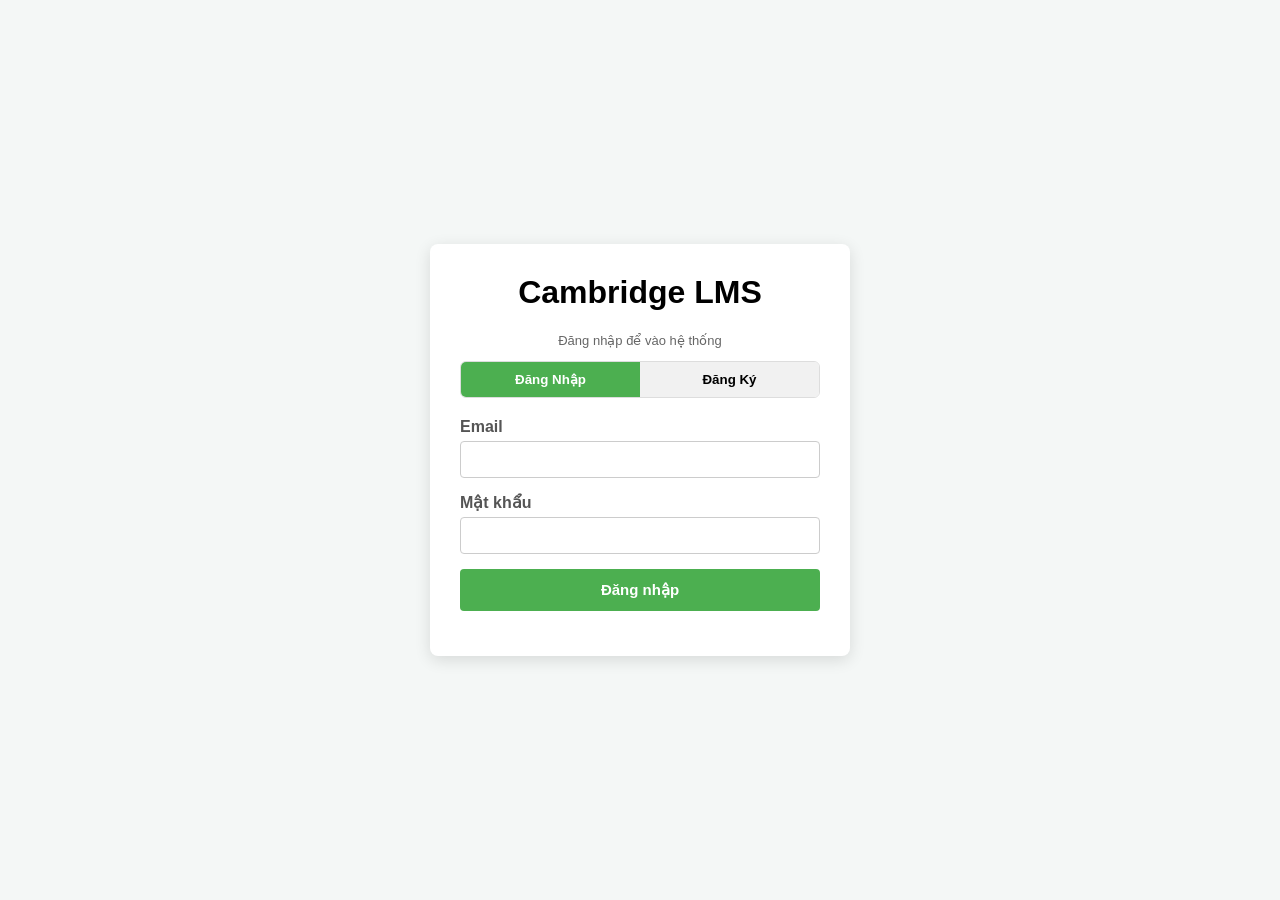
==== commit b0a3be21: "Mô tả thay đổi" ====
--- a/cambridge-lms-frontend/student.html
+++ b/cambridge-lms-frontend/student.html
@@ -7,9 +7,8 @@
     <link rel="stylesheet" href="css/style.css">
 </head>
 <body>
-
 <div class="header">
-    <h2>Cambridge LMS - Dành cho Học sinh</h2>
+    <h2>Cambridge LMS - Học sinh</h2>
     <div>
         <span id="userEmailDisplay" class="user-email"></span>
         <button class="logout-btn" onclick="logout()">Đăng Xuất</button>
@@ -17,68 +16,40 @@
 </div>
 
 <div class="container" id="dashboard">
-    <h3>Danh sách bài thi hiện có</h3>
+    <h3>Danh sách bài test</h3>
     <div class="exam-grid" id="examGrid"></div>
 </div>
 
-<div class="container wide-container" id="examRoom">
+<div class="container wide-container" id="testRoom">
     <div class="exam-header-bar">
-        <h3 id="activeExamTitle">Tên bài thi</h3>
+        <h3 id="activeExamTitle">Tên bài</h3>
         <div class="timer" id="countdownTimer">00:00</div>
-        <button class="submit-btn" onclick="submitExam()">Nộp Bài Ngay</button>
-    </div>
-
-    <div class="exam-workspace">
-        <div class="pdf-viewer-container">
-            <div class="pdf-controls">
-                <label for="pdfViewMode">Chế độ xem:</label>
-                <select id="pdfViewMode" onchange="changePdfView()">
-                    <option value="FitV">Cuộn dọc truyền thống</option>
-                    <option value="FitPage">Lật từng trang (Vừa màn hình)</option>
-                </select>
-            </div>
-            <iframe id="pdfFrame" src=""></iframe>
-        </div>
-
-        <div class="answer-sheet">
-            <div class="playlist-container">
-                <div class="playlist-title">🎵 Danh Sách File Âm Thanh</div>
-                <div id="audioPlaylist"></div>
-            </div>
-
-            <h4>Phiếu trả lời</h4>
-            <p class="hint-text">Điền đáp án vào các ô tương ứng bên dưới.</p>
-            <div id="dynamicAnswerSheet"></div>
-        </div>
-    </div>
+        <button class="submit-btn" onclick="submitExam(false)">Nộp bài</button>
+    </div>
+
+    <div class="flip-toolbar">
+        <button class="secondary-btn" onclick="prevStudentPage()">← Trang trước</button>
+        <strong id="studentPageCounter">Trang 1 / 1</strong>
+        <button class="secondary-btn" onclick="nextStudentPage()">Trang sau →</button>
+    </div>
+
+    <div id="studentPageView" class="student-page-view"></div>
 </div>
 
 <div class="container" id="resultScreen">
     <div class="score-details">
-        <div class="score-box">
-            <h3 id="finalScoreDisplay">0</h3>
-            <p>Tổng điểm đạt được</p>
-        </div>
-
-        <div class="score-box blue-score-box">
-            <h3 id="correctCountDisplay">0 / 0</h3>
-            <p>Số câu trả lời đúng</p>
-        </div>
-
-        <div class="score-box orange-score-box">
-            <h3 id="timeSpentDisplay">0:00</h3>
-            <p>Thời gian làm bài</p>
-        </div>
-    </div>
-
-    <h3>Phân tích chi tiết từng phần:</h3>
-
+        <div class="score-box"><h3 id="finalScoreDisplay">0</h3><p>Tổng điểm</p></div>
+        <div class="score-box blue-score-box"><h3 id="correctCountDisplay">0 / 0</h3><p>Số câu đúng</p></div>
+        <div class="score-box orange-score-box"><h3 id="timeSpentDisplay">0:00</h3><p>Thời gian</p></div>
+    </div>
+
+    <h3>Chi tiết kết quả</h3>
     <div class="table-wrap">
         <table class="mistake-list">
             <thead>
                 <tr>
-                    <th>Phần</th>
-                    <th>Câu hỏi</th>
+                    <th>Trang</th>
+                    <th>Câu</th>
                     <th>Bạn trả lời</th>
                     <th>Đáp án đúng</th>
                     <th>Điểm</th>
@@ -88,427 +59,326 @@
             <tbody id="mistakeBody"></tbody>
         </table>
     </div>
-
-    <button class="submit-btn full-width mt-20" onclick="backToDashboard()">Quay về Trang chủ</button>
+    <button class="submit-btn full-width mt-20" onclick="backToDashboard()">Quay về trang chủ</button>
 </div>
 
 <script>
-    const API_URL = "https://cambridge-lms-1.onrender.com";
-
-    let examStartTime = null;
-    let timerInterval;
-    let currentPdfUrl = "";
-    let examsDataList = [];
-    let activeExamData = null;
-
-    function getFileUrl(url) {
-        if (!url) return "";
-
-        if (url.startsWith("http://") || url.startsWith("https://")) {
-            return url;
-        }
-
-        return `${API_URL}${url}`;
-    }
-
-    function formatTime(seconds) {
-        seconds = parseInt(seconds || 0);
-        const m = Math.floor(seconds / 60);
-        const s = seconds % 60;
-        return `${m}:${s.toString().padStart(2, "0")}`;
-    }
-
-    window.onload = function() {
-        if (localStorage.getItem("role") !== "student") {
-            window.location.href = "index.html";
-        } else {
-            document.getElementById("userEmailDisplay").innerText = "Học viên: " + localStorage.getItem("email");
-            loadExamsForStudent();
-            setupAudioSecureListeners();
-        }
-    };
-
-    function logout() {
-        if (confirm("Bạn muốn đăng xuất?")) {
-            localStorage.clear();
-            window.location.href = "index.html";
-        }
-    }
-
-    function changePdfView() {
-        const mode = document.getElementById("pdfViewMode").value;
-
-        if (!currentPdfUrl) {
-            document.getElementById("pdfFrame").src = "";
+const API_URL = "https://cambridge-lms-1.onrender.com";
+let examsDataList = [];
+let activeExamData = null;
+let studentPages = [];
+let currentPageIndex = 0;
+let answers = {};
+let examStartTime = null;
+let timerInterval = null;
+let isSubmitting = false;
+
+window.onload = function() {
+    if (localStorage.getItem("role") !== "student") {
+        window.location.href = "index.html";
+        return;
+    }
+    document.getElementById("userEmailDisplay").innerText = "Học viên: " + localStorage.getItem("email");
+    loadExamsForStudent();
+    setupAudioSecureListeners();
+};
+
+function logout() {
+    if (confirm("Bạn muốn đăng xuất?")) {
+        localStorage.clear();
+        window.location.href = "index.html";
+    }
+}
+
+function escapeHtml(value) {
+    return String(value ?? "")
+        .replaceAll("&", "&amp;")
+        .replaceAll("<", "&lt;")
+        .replaceAll(">", "&gt;")
+        .replaceAll('"', "&quot;")
+        .replaceAll("'", "&#039;");
+}
+
+function formatTime(seconds) {
+    seconds = parseInt(seconds || 0);
+    const m = Math.floor(seconds / 60);
+    const s = seconds % 60;
+    return `${m}:${s.toString().padStart(2, "0")}`;
+}
+
+async function loadExamsForStudent() {
+    const grid = document.getElementById("examGrid");
+    grid.innerHTML = "Đang tải...";
+    try {
+        const response = await fetch(`${API_URL}/exams/`);
+        examsDataList = await response.json();
+        grid.innerHTML = "";
+        if (!examsDataList.length) {
+            grid.innerHTML = "<p>Chưa có bài test nào.</p>";
             return;
         }
 
-        document.getElementById("pdfFrame").src = `${currentPdfUrl}#view=${mode}&scrollbar=1&toolbar=0&navpanes=0`;
-    }
-
-    async function loadExamsForStudent() {
-        try {
-            const response = await fetch(`${API_URL}/exams/`);
-            examsDataList = await response.json();
-
-            const grid = document.getElementById("examGrid");
-            grid.innerHTML = "";
-
-            if (examsDataList.length === 0) {
-                grid.innerHTML = "<p>Chưa có bài thi nào hiện khả dụng.</p>";
-                return;
+        const userId = localStorage.getItem("user_id");
+        for (const exam of examsDataList) {
+            let submittedData = {submitted: false};
+            try {
+                const checkResponse = await fetch(`${API_URL}/exams/${exam._id}/my-submission/${userId}`);
+                submittedData = await checkResponse.json();
+            } catch {}
+
+            const pages = exam.pages || [];
+            const activePages = pages.filter(p => p.is_active !== false);
+            const questionCount = activePages.reduce((sum, p) => sum + ((p.questions || []).length), 0);
+            let actionHtml = "";
+            let resultHtml = "";
+
+            if (!activePages.length || questionCount === 0) {
+                actionHtml = `<button class="take-exam-btn" disabled>Chưa sẵn sàng</button>`;
+            } else if (submittedData.submitted) {
+                const sub = submittedData.submission;
+                actionHtml = `<button class="take-exam-btn" disabled>Đã làm bài</button>`;
+                resultHtml = `<div class="student-result-badge">Điểm: <b>${escapeHtml(sub.score)}</b> | Đúng: <b>${escapeHtml(sub.correct_count)}/${escapeHtml(sub.total_questions)}</b> | TG: <b>${formatTime(sub.time_spent_seconds)}</b></div>`;
+            } else {
+                actionHtml = `<button class="take-exam-btn" onclick="startExam('${exam._id}')">Bắt đầu làm bài</button>`;
             }
 
-            const userId = localStorage.getItem("user_id");
-
-            for (const exam of examsDataList) {
-                let submittedData = { submitted: false };
-
-                try {
-                    const checkResponse = await fetch(`${API_URL}/exams/${exam._id}/my-submission/${userId}`);
-                    submittedData = await checkResponse.json();
-                } catch (e) {
-                    submittedData = { submitted: false };
-                }
-
-                let btnHtml = "";
-                let resultHtml = "";
-
-                if (!exam.pdf_file_url) {
-                    btnHtml = `<button class="take-exam-btn" disabled>Chưa có đề</button>`;
-                } else if (submittedData.submitted) {
-                    const sub = submittedData.submission;
-                    btnHtml = `<button class="take-exam-btn" disabled>Đã làm bài</button>`;
-                    resultHtml = `
-                        <div class="student-result-badge">
-                            Điểm: <strong>${sub.score}</strong> |
-                            Đúng: <strong>${sub.correct_count}/${sub.total_questions}</strong> |
-                            TG: <strong>${formatTime(sub.time_spent_seconds)}</strong>
-                        </div>
-                    `;
-                } else {
-                    btnHtml = `<button class="take-exam-btn" onclick="startExam('${exam._id}')">Bắt đầu làm bài</button>`;
-                }
-
-                grid.innerHTML += `
-                    <div class="exam-card">
-                        <h3>${exam.title}</h3>
-                        <div class="exam-meta">
-                            <p><strong>Cấp độ:</strong> ${exam.level}</p>
-                            <p><strong>Thời gian:</strong> ${exam.duration_minutes} phút</p>
-                            <p><strong>Tổng điểm:</strong> ${exam.total_score || 100}</p>
-                        </div>
-                        ${resultHtml}
-                        ${btnHtml}
+            grid.insertAdjacentHTML("beforeend", `
+                <div class="exam-card">
+                    <h3>${escapeHtml(exam.title)}</h3>
+                    <div class="exam-meta">
+                        <p><strong>Cấp độ:</strong> ${escapeHtml(exam.level)}</p>
+                        <p><strong>Thời gian:</strong> ${escapeHtml(exam.duration_minutes)} phút</p>
+                        <p><strong>Số trang:</strong> ${activePages.length}</p>
+                        <p><strong>Số câu:</strong> ${questionCount}</p>
                     </div>
-                `;
-            }
-        } catch (error) {
-            console.error(error);
-            document.getElementById("examGrid").innerHTML = "<p class='danger-text'>Không thể tải danh sách bài thi.</p>";
-        }
-    }
-
-    function buildAudioPlaylist() {
-        const container = document.getElementById("audioPlaylist");
-        container.innerHTML = "";
-
-        if (!activeExamData.audio_folders || activeExamData.audio_folders.length === 0) {
-            container.innerHTML = "<p class='hint-text'>Bài thi này không có file âm thanh.</p>";
+                    ${resultHtml}
+                    ${actionHtml}
+                </div>
+            `);
+        }
+    } catch (err) {
+        console.error(err);
+        grid.innerHTML = `<p class="danger-text">Không tải được danh sách bài test.</p>`;
+    }
+}
+
+async function startExam(examId) {
+    if (!confirm("Bắt đầu bài test? Bạn chỉ được làm 1 lần.")) return;
+    try {
+        const response = await fetch(`${API_URL}/exams/${examId}/student-view`);
+        activeExamData = await response.json();
+        if (!response.ok) throw new Error(activeExamData.detail || "Không tải được bài test");
+
+        studentPages = activeExamData.pages || [];
+        if (!studentPages.length) {
+            alert("Bài test chưa có trang hoạt động.");
             return;
         }
-
-        activeExamData.audio_folders.forEach(folder => {
-            const limit = folder.limit || 0;
-            const limitText = limit > 0 ? `Giới hạn: ${limit} lần/file` : "Nghe tự do";
-
-            let folderHtml = `
-                <div class="playlist-folder-block">
-                    <div class="folder-title-bar">
-                        <span>📁 Thư mục: ${folder.name}</span>
-                        <span>${limitText}</span>
-                    </div>
-            `;
-
-            if (!folder.tracks || folder.tracks.length === 0) {
-                folderHtml += `<p class="hint-text">Thư mục trống.</p>`;
-            } else {
-                folder.tracks.forEach((track, trackIndex) => {
-                    const cleanTrackName = track.name.replace(/_/g, ' ');
-                    const storageKey = `count_${activeExamData._id}_folder_${folder.id}_track_${trackIndex}`;
-                    const currentPlayed = parseInt(localStorage.getItem(storageKey)) || 0;
-
-                    const isTrackDisabled = limit > 0 && currentPlayed >= limit;
-                    const statusText = limit > 0 ? `Đã nghe: ${currentPlayed}/${limit} lần` : "Sẵn sàng";
-                    const audioUrl = getFileUrl(track.url);
-
-                    folderHtml += `
-                        <div class="audio-track-item">
-                            <div class="track-info">
-                                <strong>${cleanTrackName}</strong>
-                                <span class="track-status" id="track_status_${folder.id}_${trackIndex}">
-                                    ${isTrackDisabled ? "❌ Hết lượt nghe" : statusText}
-                                </span>
-                            </div>
-
-                            ${isTrackDisabled ?
-                                `<div class="locked-player">Trình phát đã bị khóa do hết số lần nghe quy định.</div>` :
-                                `<audio controls controlsList="nodownload" src="${audioUrl}"
-                                    data-folder-id="${folder.id}" data-track-index="${trackIndex}" data-limit="${limit}"></audio>`
-                            }
-                        </div>
-                    `;
-                });
-            }
-
-            folderHtml += `</div>`;
-            container.insertAdjacentHTML('beforeend', folderHtml);
+        answers = {};
+        currentPageIndex = 0;
+        examStartTime = Date.now();
+
+        document.getElementById("dashboard").style.display = "none";
+        document.getElementById("resultScreen").style.display = "none";
+        document.getElementById("testRoom").style.display = "block";
+        document.getElementById("activeExamTitle").innerText = activeExamData.title;
+
+        renderStudentPage();
+        startTimer(activeExamData.duration_minutes);
+    } catch (err) {
+        alert(err.message);
+    }
+}
+
+function saveCurrentPageAnswers() {
+    document.querySelectorAll(".student-answer-input").forEach(input => {
+        answers[input.dataset.questionId] = input.value.trim();
+    });
+}
+
+function prevStudentPage() {
+    saveCurrentPageAnswers();
+    currentPageIndex = Math.max(0, currentPageIndex - 1);
+    renderStudentPage();
+}
+
+function nextStudentPage() {
+    saveCurrentPageAnswers();
+    if (currentPageIndex >= studentPages.length - 1) {
+        alert("Đây là trang cuối. Hãy kiểm tra lại rồi bấm Nộp bài.");
+        return;
+    }
+    currentPageIndex += 1;
+    renderStudentPage();
+}
+
+function renderStudentPage() {
+    const page = studentPages[currentPageIndex];
+    document.getElementById("studentPageCounter").innerText = `Trang ${currentPageIndex + 1} / ${studentPages.length} — Trang gốc ${page.page_number}`;
+
+    const audioHtml = (page.audio_tracks || []).map((audio, index) => {
+        const limit = Number(audio.limit || 0);
+        const storageKey = `listen_${activeExamData._id}_${page.id}_${audio.id}`;
+        const played = parseInt(localStorage.getItem(storageKey)) || 0;
+        const locked = limit > 0 && played >= limit;
+        return `
+            <div class="audio-track-item">
+                <div class="track-info">
+                    <strong>${escapeHtml(audio.name)}</strong>
+                    <span class="track-status" id="audio_status_${escapeHtml(audio.id)}">${locked ? '❌ Hết lượt nghe' : (limit > 0 ? `Đã nghe: ${played}/${limit}` : 'Nghe tự do')}</span>
+                </div>
+                ${locked ? `<div class="locked-player">Đã hết lượt nghe.</div>` : `<audio controls controlsList="nodownload" src="${escapeHtml(audio.url)}" data-page-id="${escapeHtml(page.id)}" data-audio-id="${escapeHtml(audio.id)}" data-limit="${limit}"></audio>`}
+            </div>
+        `;
+    }).join("");
+
+    const questionsHtml = (page.questions || []).map(q => `
+        <div class="student-question-row">
+            <label>Câu ${escapeHtml(q.number)}</label>
+            <input class="student-answer-input" data-question-id="${escapeHtml(q.id)}" type="text" value="${escapeHtml(answers[q.id] || '')}" placeholder="Nhập đáp án..." autocomplete="off">
+        </div>
+    `).join("") || `<p class="hint-text">Trang này không có câu trả lời cần nhập.</p>`;
+
+    document.getElementById("studentPageView").innerHTML = `
+        <div class="student-flip-layout">
+            <div class="student-book-page">
+                <img src="${escapeHtml(page.image_url)}" alt="Trang ${escapeHtml(page.page_number)}">
+            </div>
+            <div class="student-answer-panel">
+                <h3>Trang ${escapeHtml(page.page_number)}</h3>
+                <div class="playlist-container">
+                    <div class="playlist-title">🎵 Audio của trang</div>
+                    ${audioHtml || `<p class="hint-text">Trang này không có audio.</p>`}
+                </div>
+                <h4>Trả lời câu hỏi trong trang này</h4>
+                ${questionsHtml}
+            </div>
+        </div>
+    `;
+}
+
+function setupAudioSecureListeners() {
+    document.addEventListener("play", function(e) {
+        if (e.target.tagName !== "AUDIO") return;
+        const audio = e.target;
+        const limit = Number(audio.dataset.limit || 0);
+        if (limit <= 0 || audio.dataset.counted === "true") return;
+
+        const pageId = audio.dataset.pageId;
+        const audioId = audio.dataset.audioId;
+        const storageKey = `listen_${activeExamData._id}_${pageId}_${audioId}`;
+        let played = parseInt(localStorage.getItem(storageKey)) || 0;
+        played += 1;
+        localStorage.setItem(storageKey, played);
+        audio.dataset.counted = "true";
+
+        const status = document.getElementById(`audio_status_${audioId}`);
+        if (status) status.innerText = `Đã nghe: ${played}/${limit}`;
+    }, true);
+
+    document.addEventListener("ended", function(e) {
+        if (e.target.tagName !== "AUDIO") return;
+        const audio = e.target;
+        const limit = Number(audio.dataset.limit || 0);
+        if (limit <= 0) return;
+        const storageKey = `listen_${activeExamData._id}_${audio.dataset.pageId}_${audio.dataset.audioId}`;
+        const played = parseInt(localStorage.getItem(storageKey)) || 0;
+        if (played >= limit) {
+            audio.removeAttribute("controls");
+            const status = document.getElementById(`audio_status_${audio.dataset.audioId}`);
+            if (status) status.innerText = "❌ Hết lượt nghe";
+            alert("Bạn đã dùng hết lượt nghe audio này.");
+        }
+    }, true);
+}
+
+function startTimer(minutes) {
+    let remaining = Number(minutes || 0) * 60;
+    const timer = document.getElementById("countdownTimer");
+    clearInterval(timerInterval);
+    timer.classList.remove("danger");
+
+    function render() {
+        const m = Math.floor(remaining / 60);
+        const s = remaining % 60;
+        timer.innerText = `${m.toString().padStart(2, "0")}:${s.toString().padStart(2, "0")}`;
+    }
+
+    render();
+    timerInterval = setInterval(() => {
+        remaining -= 1;
+        render();
+        if (remaining <= 300) timer.classList.add("danger");
+        if (remaining <= 0) {
+            clearInterval(timerInterval);
+            submitExam(true);
+        }
+    }, 1000);
+}
+
+async function submitExam(auto = false) {
+    if (!activeExamData || isSubmitting) return;
+    if (!auto && !confirm("Nộp bài? Sau khi nộp sẽ không thể làm lại.")) return;
+    saveCurrentPageAnswers();
+    isSubmitting = true;
+    clearInterval(timerInterval);
+    document.querySelectorAll("audio").forEach(a => a.pause());
+
+    const timeSpentSeconds = examStartTime ? Math.floor((Date.now() - examStartTime) / 1000) : 0;
+
+    try {
+        const response = await fetch(`${API_URL}/exams/${activeExamData._id}/submit`, {
+            method: "POST",
+            headers: {"Content-Type": "application/json"},
+            body: JSON.stringify({
+                user_id: localStorage.getItem("user_id"),
+                student_email: localStorage.getItem("email"),
+                answers: answers,
+                time_spent_seconds: timeSpentSeconds
+            })
         });
-    }
-
-    function setupAudioSecureListeners() {
-        const playlistContainer = document.getElementById("audioPlaylist");
-
-        playlistContainer.addEventListener('play', function(e) {
-            if (e.target.tagName === 'AUDIO') {
-                const player = e.target;
-                const folderId = player.dataset.folderId;
-                const trackIndex = player.dataset.trackIndex;
-                const limit = parseInt(player.dataset.limit) || 0;
-
-                if (limit > 0 && !player.dataset.hasCountedInSession) {
-                    const storageKey = `count_${activeExamData._id}_folder_${folderId}_track_${trackIndex}`;
-                    let currentPlayed = parseInt(localStorage.getItem(storageKey)) || 0;
-
-                    currentPlayed++;
-                    localStorage.setItem(storageKey, currentPlayed);
-                    player.dataset.hasCountedInSession = "true";
-
-                    const statusLabel = document.getElementById(`track_status_${folderId}_${trackIndex}`);
-                    statusLabel.innerText = `Đã nghe: ${currentPlayed}/${limit} lần`;
-
-                    if (currentPlayed >= limit) {
-                        statusLabel.style.color = "#e65100";
-                    }
-                }
-            }
-        }, true);
-
-        playlistContainer.addEventListener('ended', function(e) {
-            if (e.target.tagName === 'AUDIO') {
-                const player = e.target;
-                const folderId = player.dataset.folderId;
-                const trackIndex = player.dataset.trackIndex;
-                const limit = parseInt(player.dataset.limit) || 0;
-
-                if (limit > 0) {
-                    const storageKey = `count_${activeExamData._id}_folder_${folderId}_track_${trackIndex}`;
-                    const currentPlayed = parseInt(localStorage.getItem(storageKey)) || 0;
-
-                    if (currentPlayed >= limit) {
-                        const statusLabel = document.getElementById(`track_status_${folderId}_${trackIndex}`);
-                        statusLabel.innerText = "❌ Đã hết lượt nghe";
-                        statusLabel.style.color = "#d32f2f";
-
-                        player.removeAttribute("controls");
-                        alert("Bài nghe đã kết thúc! Bạn đã dùng hết số lần nghe quy định. Trình phát đã bị khóa.");
-                    }
-                }
-            }
-        }, true);
-    }
-
-    function buildAnswerSheet(answerKey) {
-        const container = document.getElementById("dynamicAnswerSheet");
-        container.innerHTML = "";
-
-        if (!answerKey || Object.keys(answerKey).length === 0) {
-            container.innerHTML = "<p class='danger-text'>Bài thi này chưa được giáo viên cấu hình đáp án.</p>";
-            return;
-        }
-
-        for (const [sectionName, parts] of Object.entries(answerKey)) {
-            let sectionHtml = `<div class="exam-section"><h4>${sectionName}</h4>`;
-
-            for (const [partName, partData] of Object.entries(parts)) {
-                sectionHtml += `
-                    <div class="exam-part">
-                        <div class="exam-part-header">
-                            <h5>${partName}</h5>
-                            <span>${partData.num_questions} câu | ${partData.part_score} điểm</span>
-                        </div>
-                        <div class="question-grid">
-                `;
-
-                partData.questions.forEach(q => {
-                    const inputId = `ans_${sectionName}_${partName}_${q.qNum}`.replace(/\s+/g, '');
-
-                    sectionHtml += `
-                        <div class="question-row">
-                            <label>${q.qNum}</label>
-                            <input type="text" id="${inputId}" autocomplete="off" placeholder="...">
-                        </div>
-                    `;
-                });
-
-                sectionHtml += `</div></div>`;
-            }
-
-            sectionHtml += `</div>`;
-            container.innerHTML += sectionHtml;
-        }
-    }
-
-    function startExam(examId) {
-        activeExamData = examsDataList.find(e => e._id === examId);
-
-        if (!activeExamData) {
-            alert("Không tìm thấy bài thi.");
-            return;
-        }
-
-        if (!activeExamData.pdf_file_url) {
-            alert("Bài thi này chưa có file PDF.");
-            return;
-        }
-
-        if (!confirm(`Bắt đầu bài thi "${activeExamData.title}"? Bạn chỉ được làm 1 lần.`)) return;
-
-        document.getElementById("dashboard").style.display = "none";
-        document.getElementById("examRoom").style.display = "block";
-        document.getElementById("activeExamTitle").innerText = activeExamData.title;
-
-        currentPdfUrl = getFileUrl(activeExamData.pdf_file_url);
-        changePdfView();
-
-        buildAudioPlaylist();
-        buildAnswerSheet(activeExamData.answer_key);
-
-        examStartTime = Date.now();
-        startTimer(activeExamData.duration_minutes);
-    }
-
-    function startTimer(minutes) {
-        let timeRemaining = minutes * 60;
-        const timerDisplay = document.getElementById("countdownTimer");
-
-        clearInterval(timerInterval);
-        timerDisplay.classList.remove("danger");
-
-        function renderTime() {
-            const m = Math.floor(timeRemaining / 60);
-            const s = timeRemaining % 60;
-            timerDisplay.innerText = `${m.toString().padStart(2, '0')}:${s.toString().padStart(2, '0')}`;
-        }
-
-        renderTime();
-
-        timerInterval = setInterval(() => {
-            timeRemaining--;
-            renderTime();
-
-            if (timeRemaining <= 300) {
-                timerDisplay.classList.add("danger");
-            }
-
-            if (timeRemaining <= 0) {
-                clearInterval(timerInterval);
-                submitExam();
-            }
-        }, 1000);
-    }
-
-    async function submitExam() {
-        if (!activeExamData) return;
-
-        if (!confirm("Bạn chắc chắn muốn nộp bài? Sau khi nộp sẽ không thể làm lại.")) {
-            return;
-        }
-
-        clearInterval(timerInterval);
-
-        document.querySelectorAll("#audioPlaylist audio").forEach(player => player.pause());
-
-        const answers = {};
-        document.querySelectorAll("#dynamicAnswerSheet input").forEach(input => {
-            answers[input.id] = input.value.trim().toLowerCase();
-        });
-
-        const timeSpentSeconds = examStartTime
-            ? Math.floor((Date.now() - examStartTime) / 1000)
-            : 0;
-
-        try {
-            const response = await fetch(`${API_URL}/exams/${activeExamData._id}/submit`, {
-                method: "POST",
-                headers: { "Content-Type": "application/json" },
-                body: JSON.stringify({
-                    user_id: localStorage.getItem("user_id"),
-                    student_email: localStorage.getItem("email"),
-                    answers: answers,
-                    time_spent_seconds: timeSpentSeconds
-                })
-            });
-
-            const data = await response.json();
-
-            if (!response.ok) {
-                alert(data.detail || "Không thể nộp bài");
-                backToDashboard();
-                return;
-            }
-
-            showResultFromBackend(data);
-
-        } catch (error) {
-            console.error(error);
-            alert("Mất kết nối backend khi nộp bài.");
-        }
-    }
-
-    function showResultFromBackend(data) {
-        const tbody = document.getElementById("mistakeBody");
-        tbody.innerHTML = "";
-
-        data.details.forEach(row => {
-            tbody.innerHTML += `
-                <tr>
-                    <td>${row.section} - ${row.part}</td>
-                    <td>Câu ${row.question}</td>
-                    <td>${row.student_answer || "(Trống)"}</td>
-                    <td class="correct-text">${row.correct_answer}</td>
-                    <td>${Number(row.earned_score || 0).toFixed(1)}</td>
-                    <td>
-                        ${row.is_correct
-                            ? `<span class="correct-text">✔ Đúng</span>`
-                            : `<span class="wrong-status">✘ Sai</span>`
-                        }
-                    </td>
-                </tr>
-            `;
-        });
-
-        document.getElementById("examRoom").style.display = "none";
-        document.getElementById("resultScreen").style.display = "block";
-        document.getElementById("finalScoreDisplay").innerText = Number(data.score || 0).toFixed(2);
-        document.getElementById("correctCountDisplay").innerText = `${data.correct_count} / ${data.total_questions}`;
-        document.getElementById("timeSpentDisplay").innerText = formatTime(data.time_spent_seconds || 0);
-    }
-
-    function backToDashboard() {
-        document.querySelectorAll("#audioPlaylist audio").forEach(player => player.pause());
-
-        document.getElementById("resultScreen").style.display = "none";
-        document.getElementById("dashboard").style.display = "block";
-        document.getElementById("pdfFrame").src = "";
-
-        currentPdfUrl = "";
-        activeExamData = null;
-        examStartTime = null;
-
-        loadExamsForStudent();
-    }
+        const data = await response.json();
+        if (!response.ok) throw new Error(data.detail || "Không thể nộp bài");
+        showResult(data);
+    } catch (err) {
+        alert(err.message);
+    } finally {
+        isSubmitting = false;
+    }
+}
+
+function showResult(data) {
+    const tbody = document.getElementById("mistakeBody");
+    tbody.innerHTML = "";
+    (data.details || []).forEach(row => {
+        tbody.insertAdjacentHTML("beforeend", `
+            <tr>
+                <td>${escapeHtml(row.page_number)}</td>
+                <td>${escapeHtml(row.question_number)}</td>
+                <td>${escapeHtml(row.student_answer || '(Trống)')}</td>
+                <td class="correct-text">${escapeHtml(row.correct_answer)}</td>
+                <td>${escapeHtml(row.earned_score)} / ${escapeHtml(row.max_score)}</td>
+                <td>${row.is_correct ? '<span class="correct-text">✔ Đúng</span>' : '<span class="wrong-status">✘ Sai</span>'}</td>
+            </tr>
+        `);
+    });
+    document.getElementById("testRoom").style.display = "none";
+    document.getElementById("resultScreen").style.display = "block";
+    document.getElementById("finalScoreDisplay").innerText = Number(data.score || 0).toFixed(2);
+    document.getElementById("correctCountDisplay").innerText = `${data.correct_count} / ${data.total_questions}`;
+    document.getElementById("timeSpentDisplay").innerText = formatTime(data.time_spent_seconds || 0);
+}
+
+function backToDashboard() {
+    clearInterval(timerInterval);
+    document.getElementById("resultScreen").style.display = "none";
+    document.getElementById("testRoom").style.display = "none";
+    document.getElementById("dashboard").style.display = "block";
+    activeExamData = null;
+    studentPages = [];
+    answers = {};
+    loadExamsForStudent();
+}
 </script>
-
 </body>
 </html>
--- a/cambridge-lms-frontend/css/style.css
+++ b/cambridge-lms-frontend/css/style.css
@@ -3,84 +3,7 @@
     background-color: #f4f7f6;
     margin: 0;
     padding: 20px;
-    color: #333;
 }
-
-/* =========================================
-   AUTH PAGE
-========================================= */
-body.auth-page {
-    background-color: #f0f2f5;
-    display: flex;
-    justify-content: center;
-    align-items: center;
-    min-height: 100vh;
-    padding: 0;
-}
-
-.auth-container {
-    background: white;
-    padding: 30px;
-    border-radius: 10px;
-    box-shadow: 0 4px 15px rgba(0,0,0,0.1);
-    width: 100%;
-    max-width: 400px;
-}
-
-.tabs {
-    display: flex;
-    margin-bottom: 20px;
-    border-bottom: 2px solid #ddd;
-}
-
-.tab-btn {
-    flex: 1;
-    padding: 10px;
-    border: none;
-    background: none;
-    font-size: 16px;
-    cursor: pointer;
-    color: #666;
-    font-weight: bold;
-}
-
-.tab-btn.active {
-    color: #4CAF50;
-    border-bottom: 3px solid #4CAF50;
-}
-
-.form-content {
-    display: none;
-}
-
-.form-content.active {
-    display: block;
-}
-
-.forgot-password {
-    text-align: right;
-    margin-top: 10px;
-}
-
-.forgot-password a {
-    color: #2196F3;
-    text-decoration: none;
-    font-size: 14px;
-}
-
-.forgot-password a:hover {
-    text-decoration: underline;
-}
-
-#message {
-    text-align: center;
-    margin-top: 15px;
-    font-weight: bold;
-}
-
-/* =========================================
-   GLOBAL LAYOUT
-========================================= */
 .header {
     display: flex;
     justify-content: space-between;
@@ -91,963 +14,118 @@
     box-shadow: 0 2px 5px rgba(0,0,0,0.1);
     margin-bottom: 20px;
 }
-
-.header h2 {
-    margin: 0;
-    color: #333;
-}
-
-.user-email {
-    margin-right: 15px;
-    font-weight: bold;
-    color: #555;
-}
-
-.logout-btn {
-    background-color: #f44336;
-    color: white;
+.header h2 { margin: 0; color: #333; }
+.user-email { margin-right: 15px; font-weight: bold; color: #555; }
+.logout-btn, .delete-btn, .secondary-btn, .submit-btn, .take-exam-btn {
     border: none;
-    padding: 8px 15px;
     border-radius: 4px;
     cursor: pointer;
     font-weight: bold;
 }
-
-.logout-btn:hover {
-    background-color: #d32f2f;
-}
-
+.logout-btn, .delete-btn { background-color: #f44336; color: white; padding: 8px 15px; }
+.logout-btn:hover, .delete-btn:hover { background-color: #d32f2f; }
 .container {
     max-width: 1000px;
-    margin: 0 auto;
+    margin: 0 auto 20px auto;
     background: white;
     padding: 30px;
     border-radius: 8px;
     box-shadow: 0 4px 10px rgba(0,0,0,0.1);
 }
-
-.wide-container {
-    max-width: 1200px;
-}
-
+.wide-container { max-width: 1280px; }
 .step-section {
     border: 1px solid #ddd;
     padding: 20px;
     border-radius: 8px;
     margin-bottom: 20px;
 }
-
-.step-section h3,
-.container h3 {
-    margin-top: 0;
-    color: #4CAF50;
-    border-bottom: 2px solid #eee;
-    padding-bottom: 10px;
+.step-section h3 { margin-top: 0; color: #4CAF50; border-bottom: 2px solid #eee; padding-bottom: 10px; }
+.form-group { margin-bottom: 15px; }
+label { display: block; margin-bottom: 5px; font-weight: bold; color: #555; }
+input[type="text"], input[type="number"], input[type="email"], input[type="password"], select {
+    width: 100%; padding: 10px; border: 1px solid #ccc; border-radius: 4px; box-sizing: border-box;
 }
-
-.form-group {
-    margin-bottom: 15px;
+input[type="file"] { padding: 10px 0; }
+.submit-btn { background-color: #4CAF50; color: white; padding: 12px 20px; font-size: 15px; }
+.submit-btn:hover { background-color: #45a049; }
+.secondary-btn { background-color: #e3f2fd; color: #1565c0; padding: 10px 15px; }
+.secondary-btn:hover { background-color: #bbdefb; }
+.small-btn { padding: 6px 10px; font-size: 12px; margin: 2px; }
+.full-width { width: 100%; }
+.mt-10 { margin-top: 10px; }
+.mt-20 { margin-top: 20px; }
+.message { margin-top: 15px; font-weight: bold; }
+.hint-text { color: #666; font-size: 13px; }
+.center-text { text-align: center; }
+.danger-text, .wrong-status { color: #f44336; font-weight: bold; }
+.correct-text { color: #4CAF50; font-weight: bold; }
+.grid-form { display: grid; grid-template-columns: repeat(4, 1fr); gap: 15px; align-items: end; }
+.grid-form.two-cols { grid-template-columns: 1fr 1fr; }
+.form-action-bottom { align-self: end; }
+.exam-table, .mistake-list { width: 100%; border-collapse: collapse; margin-top: 15px; }
+.exam-table th, .exam-table td, .mistake-list th, .mistake-list td { border: 1px solid #ddd; padding: 10px; text-align: left; }
+.exam-table th, .mistake-list th { background-color: #f8f9fa; color: #333; }
+.table-wrap { overflow-x: auto; }
+.status-badge { padding: 5px 10px; border-radius: 20px; font-size: 12px; font-weight: bold; }
+.status-ok { background-color: #e8f5e9; color: #2e7d32; }
+.status-missing { background-color: #ffebee; color: #c62828; }
+.exam-grid { display: grid; grid-template-columns: repeat(auto-fill, minmax(280px, 1fr)); gap: 20px; margin-top: 20px; }
+.exam-card { background: white; padding: 20px; border-radius: 8px; border-top: 4px solid #2196F3; box-shadow: 0 2px 8px rgba(0,0,0,0.1); display: flex; flex-direction: column; }
+.exam-card h3 { margin-top: 0; margin-bottom: 10px; color: #333; }
+.exam-meta { color: #666; font-size: 14px; margin-bottom: 15px; flex-grow: 1; }
+.take-exam-btn { background-color: #2196F3; color: white; padding: 10px; width: 100%; }
+.take-exam-btn:hover { background-color: #1976D2; }
+.take-exam-btn:disabled { background-color: #ccc; cursor: not-allowed; }
+.student-result-badge { background: #fff8e1; color: #795548; padding: 8px; border-radius: 6px; margin-bottom: 10px; font-size: 13px; }
+.exam-header-bar { display: flex; justify-content: space-between; align-items: center; background: #2c3e50; color: white; padding: 15px 20px; border-radius: 8px; margin-bottom: 15px; }
+.exam-header-bar h3 { margin: 0; }
+.timer { font-size: 24px; font-weight: bold; color: #ffeb3b; background: rgba(0,0,0,0.3); padding: 5px 15px; border-radius: 5px; }
+.timer.danger { color: #f44336; animation: blink 1s infinite; }
+@keyframes blink { 50% { opacity: 0; } }
+.flip-toolbar { display: flex; justify-content: center; align-items: center; gap: 16px; margin: 15px 0; }
+.page-editor-empty { text-align: center; color: #777; padding: 60px; background: #fafafa; border: 2px dashed #ccc; border-radius: 8px; }
+.page-editor, .student-page-view { background: #fafafa; border: 1px solid #ddd; border-radius: 8px; padding: 16px; }
+.page-status-bar { display: flex; justify-content: space-between; align-items: center; margin-bottom: 12px; }
+.flip-page-layout, .student-flip-layout { display: grid; grid-template-columns: 1.25fr 0.95fr; gap: 20px; align-items: start; }
+.book-page-preview, .student-book-page { background: #333; border-radius: 8px; padding: 12px; text-align: center; min-height: 600px; }
+.book-page-preview img, .student-book-page img { max-width: 100%; max-height: 82vh; object-fit: contain; background: white; border-radius: 4px; }
+.page-side-panel, .student-answer-panel { background: white; border: 1px solid #ddd; border-radius: 8px; padding: 16px; }
+.mini-form { display: grid; grid-template-columns: 1fr 110px auto; gap: 8px; align-items: center; margin: 10px 0 20px 0; }
+.question-add-form { grid-template-columns: 90px 1fr 80px auto; }
+.question-edit-list { display: flex; flex-direction: column; gap: 8px; }
+.question-edit-row { display: grid; grid-template-columns: 80px 1fr 80px auto auto; gap: 8px; align-items: center; background: #f9fbfd; padding: 8px; border-radius: 6px; border: 1px solid #e0e0e0; }
+.audio-row { display: grid; grid-template-columns: 1fr 1fr auto; gap: 8px; align-items: center; border: 1px solid #eee; padding: 8px; border-radius: 6px; margin-bottom: 8px; }
+.audio-row audio { width: 100%; }
+#testRoom, #resultScreen { display: none; }
+.playlist-container { background: #f4f6f8; border: 1px solid #cfd8dc; border-radius: 6px; padding: 12px; margin-bottom: 15px; }
+.playlist-title { font-weight: bold; color: #2e7d32; margin-bottom: 10px; }
+.audio-track-item { background: #fff; padding: 12px; border: 1px solid #e0e0e0; border-radius: 6px; margin-bottom: 10px; }
+.track-info { display: flex; justify-content: space-between; align-items: center; margin-bottom: 8px; }
+.track-status { font-size: 12px; font-weight: bold; color: #666; background: #eee; padding: 4px 8px; border-radius: 12px; }
+.audio-track-item audio { width: 100%; }
+.locked-player { background: #ffebee; color: #c62828; padding: 10px; border-radius: 4px; text-align: center; font-size: 13px; }
+.student-question-row { display: grid; grid-template-columns: 90px 1fr; gap: 10px; align-items: center; margin-bottom: 10px; background: #f9fbfd; border: 1px solid #e0e0e0; padding: 10px; border-radius: 6px; }
+.student-question-row label { margin: 0; color: #1565c0; }
+.score-details { display: flex; justify-content: center; gap: 20px; flex-wrap: wrap; margin-bottom: 20px; }
+.score-box { background: #e8f5e9; padding: 15px 25px; border-radius: 8px; text-align: center; border: 2px solid #4CAF50; }
+.score-box h3 { margin: 0 0 5px 0; color: #2e7d32; font-size: 28px; }
+.score-box p { margin: 0; color: #555; font-weight: bold; }
+.blue-score-box { background: #e3f2fd; border-color: #2196F3; }
+.blue-score-box h3 { color: #1565c0; }
+.orange-score-box { background: #fff3e0; border-color: #ff9800; }
+.orange-score-box h3 { color: #e65100; }
+.login-body { display: flex; justify-content: center; align-items: center; min-height: 100vh; padding: 0; }
+.login-card { width: 360px; background: white; padding: 30px; border-radius: 8px; box-shadow: 0 4px 16px rgba(0,0,0,0.12); }
+.login-card h1 { text-align: center; margin-top: 0; }
+.tab-buttons { display: flex; margin-bottom: 20px; border: 1px solid #ddd; border-radius: 6px; overflow: hidden; }
+.tab-btn { flex: 1; padding: 10px; border: none; background: #f1f1f1; cursor: pointer; font-weight: bold; }
+.tab-btn.active { background: #4CAF50; color: white; }
+.form-content { display: none; }
+.form-content.active { display: block; }
+@media (max-width: 900px) {
+    .grid-form, .grid-form.two-cols, .flip-page-layout, .student-flip-layout { grid-template-columns: 1fr; }
+    .mini-form, .question-add-form, .question-edit-row, .audio-row { grid-template-columns: 1fr; }
+    .book-page-preview, .student-book-page { min-height: auto; }
+    body { padding: 10px; }
+    .header { flex-direction: column; gap: 10px; align-items: flex-start; }
 }
-
-label {
-    display: block;
-    margin-bottom: 5px;
-    font-weight: bold;
-    color: #555;
-}
-
-input[type="text"],
-input[type="number"],
-input[type="email"],
-input[type="password"],
-select {
-    width: 100%;
-    padding: 10px;
-    border: 1px solid #ccc;
-    border-radius: 4px;
-    box-sizing: border-box;
-}
-
-input[type="file"] {
-    padding: 8px 0;
-}
-
-button.submit-btn,
-.submit-btn {
-    background-color: #4CAF50;
-    color: white;
-    border: none;
-    padding: 12px 20px;
-    border-radius: 4px;
-    cursor: pointer;
-    font-size: 16px;
-    font-weight: bold;
-}
-
-button.submit-btn:hover,
-.submit-btn:hover {
-    background-color: #45a049;
-}
-
-.full-width {
-    width: 100%;
-}
-
-.mt-20 {
-    margin-top: 20px;
-}
-
-.message {
-    margin-top: 15px;
-    font-weight: bold;
-}
-
-.hint-text {
-    color: #777;
-    font-size: 13px;
-    font-style: italic;
-}
-
-.danger-text {
-    color: #c62828;
-}
-
-.two-col {
-    display: flex;
-    gap: 15px;
-}
-
-.two-col > div {
-    flex: 1;
-}
-
-.filter-row {
-    display: flex;
-    gap: 15px;
-    align-items: end;
-    margin-bottom: 15px;
-    flex-wrap: wrap;
-}
-
-.filter-row > div {
-    min-width: 220px;
-}
-
-.inline-form {
-    display: flex;
-    gap: 10px;
-    align-items: center;
-}
-
-.resource-box {
-    background: white;
-    padding: 20px;
-    border: 1px solid #e0e0e0;
-    border-radius: 8px;
-    margin-bottom: 20px;
-}
-
-.table-wrap {
-    overflow-x: auto;
-}
-
-/* =========================================
-   TABLES + BADGES
-========================================= */
-.exam-table {
-    width: 100%;
-    border-collapse: collapse;
-    margin-top: 15px;
-}
-
-.exam-table th,
-.exam-table td {
-    border: 1px solid #ddd;
-    padding: 12px;
-    text-align: left;
-    vertical-align: top;
-}
-
-.exam-table th {
-    background-color: #f8f9fa;
-    color: #333;
-}
-
-.status-badge {
-    padding: 5px 10px;
-    border-radius: 20px;
-    font-size: 12px;
-    font-weight: bold;
-    display: inline-block;
-}
-
-.status-ok {
-    background-color: #e8f5e9;
-    color: #2e7d32;
-}
-
-.status-missing {
-    background-color: #ffebee;
-    color: #c62828;
-}
-
-.action-group {
-    display: flex;
-    gap: 6px;
-    flex-wrap: wrap;
-}
-
-.small-btn {
-    border: none;
-    padding: 6px 10px;
-    border-radius: 4px;
-    cursor: pointer;
-    font-size: 12px;
-    font-weight: bold;
-}
-
-.delete-btn {
-    background-color: #f44336;
-    color: white;
-}
-
-.delete-btn:hover {
-    background-color: #d32f2f;
-}
-
-.blue-btn {
-    background-color: #2196F3 !important;
-    color: white;
-}
-
-.blue-btn:hover {
-    background-color: #1976D2 !important;
-}
-
-.gray-btn {
-    background-color: #607d8b !important;
-    color: white;
-}
-
-.gray-btn:hover {
-    background-color: #455a64 !important;
-}
-
-/* =========================================
-   TEACHER PAGE
-========================================= */
-#uploadSection {
-    display: none;
-}
-
-.azota-main-builder {
-    background: #fdfdfd;
-    border: 1px solid #e0e0e0;
-    padding: 25px;
-    border-radius: 8px;
-    margin-top: 15px;
-}
-
-.azota-main-builder h4 {
-    margin-top: 0;
-    color: #1565C0;
-}
-
-.section-block {
-    background: #fff;
-    border: 1px solid #cfd8dc;
-    border-radius: 6px;
-    padding: 20px;
-    margin-bottom: 20px;
-    box-shadow: 0 2px 4px rgba(0,0,0,0.02);
-}
-
-.section-title-input {
-    font-weight: bold;
-    font-size: 18px;
-    border: none !important;
-    border-bottom: 2px solid #1976D2 !important;
-    outline: none;
-    background: transparent;
-    margin-bottom: 20px;
-    width: 100%;
-    color: #1976D2;
-    padding-bottom: 5px;
-}
-
-.part-card {
-    background: #f7f9fa;
-    border: 1px dashed #b0bec5;
-    border-radius: 6px;
-    padding: 15px;
-    margin-bottom: 15px;
-}
-
-.part-meta-row {
-    display: flex;
-    align-items: center;
-    gap: 15px;
-    flex-wrap: wrap;
-    margin-bottom: 12px;
-}
-
-.part-title-input {
-    font-weight: 600;
-    font-size: 14px;
-    width: 120px !important;
-}
-
-.part-numeric-input {
-    width: 90px !important;
-}
-
-.add-part-btn {
-    background-color: #2196F3;
-    color: white;
-    border: none;
-    padding: 8px 15px;
-    border-radius: 4px;
-    cursor: pointer;
-    font-weight: bold;
-    font-size: 13px;
-}
-
-.add-part-btn:hover {
-    background-color: #1976D2;
-}
-
-.remove-part-btn {
-    background-color: #78909c;
-    color: white;
-    border: none;
-    padding: 6px 12px;
-    border-radius: 4px;
-    cursor: pointer;
-    font-size: 13px;
-    margin-left: auto;
-}
-
-.remove-part-btn:hover {
-    background-color: #546e7a;
-}
-
-.part-questions-grid {
-    display: flex;
-    flex-wrap: wrap;
-    gap: 8px;
-    margin-top: 10px;
-    background: white;
-    padding: 10px;
-    border-radius: 4px;
-    border: 1px solid #eceff1;
-    min-height: 40px;
-}
-
-.answer-box {
-    display: flex;
-    align-items: center;
-    border: 1px solid #b0bec5;
-    background: white;
-    border-radius: 4px;
-    overflow: hidden;
-    width: 110px;
-}
-
-.answer-box span {
-    background: #cfd8dc;
-    padding: 6px;
-    font-weight: bold;
-    border-right: 1px solid #b0bec5;
-    font-size: 12px;
-    min-width: 25px;
-    text-align: center;
-    color: #37474f;
-}
-
-.answer-box input {
-    border: none;
-    padding: 6px;
-    width: 100%;
-    outline: none;
-    font-size: 13px;
-    text-transform: lowercase;
-}
-
-.audio-manager {
-    border: 2px solid #4CAF50;
-    border-radius: 8px;
-    padding: 20px;
-    background: #f9fbe7;
-    margin-top: 20px;
-}
-
-.audio-manager h4 {
-    margin-top: 0;
-    color: #2e7d32;
-    font-size: 18px;
-}
-
-.folder-creator {
-    display: flex;
-    gap: 15px;
-    align-items: center;
-    margin-bottom: 20px;
-    background: white;
-    padding: 20px;
-    border-radius: 8px;
-    box-shadow: 0 2px 5px rgba(0,0,0,0.05);
-    border: 1px solid #e0e0e0;
-}
-
-#newFolderName {
-    flex: 3;
-}
-
-.folder-creator select {
-    flex: 1;
-    min-width: 160px;
-}
-
-.folder-card {
-    background: white;
-    border: 1px solid #c8e6c9;
-    border-radius: 6px;
-    padding: 15px;
-    margin-bottom: 15px;
-}
-
-.folder-header {
-    display: flex;
-    justify-content: space-between;
-    align-items: center;
-    border-bottom: 1px solid #eee;
-    padding-bottom: 10px;
-    margin-bottom: 10px;
-    gap: 10px;
-}
-
-.folder-header h4 {
-    margin: 0;
-    color: #2e7d32;
-    display: flex;
-    align-items: center;
-    gap: 10px;
-}
-
-.folder-limit-badge {
-    background: #ff9800;
-    color: white;
-    font-size: 11px;
-    padding: 3px 8px;
-    border-radius: 12px;
-}
-
-.track-list {
-    list-style: none;
-    padding: 0;
-    margin: 0;
-}
-
-.track-list li {
-    display: flex;
-    justify-content: space-between;
-    gap: 10px;
-    padding: 8px;
-    border-bottom: 1px dashed #eee;
-    font-size: 13px;
-    align-items: center;
-}
-
-.track-list li:last-child {
-    border-bottom: none;
-}
-
-.track-actions {
-    display: flex;
-    gap: 6px;
-    align-items: center;
-    flex-wrap: wrap;
-}
-
-.track-actions input[type="file"] {
-    max-width: 210px;
-}
-
-.upload-audio-box {
-    display: flex;
-    gap: 10px;
-    margin-top: 15px;
-    background: #f1f8e9;
-    padding: 10px;
-    border-radius: 4px;
-    align-items: center;
-}
-
-.small-submit {
-    width: auto;
-    margin: 0;
-    padding: 8px 12px;
-    font-size: 12px;
-}
-
-/* =========================================
-   STUDENT PAGE
-========================================= */
-.exam-grid {
-    display: grid;
-    grid-template-columns: repeat(auto-fill, minmax(280px, 1fr));
-    gap: 20px;
-    margin-top: 20px;
-}
-
-.exam-card {
-    background: white;
-    padding: 20px;
-    border-radius: 8px;
-    border-top: 4px solid #2196F3;
-    box-shadow: 0 2px 8px rgba(0,0,0,0.1);
-    display: flex;
-    flex-direction: column;
-}
-
-.exam-card h3 {
-    margin-top: 0;
-    margin-bottom: 10px;
-    color: #333;
-}
-
-.exam-meta {
-    color: #666;
-    font-size: 14px;
-    margin-bottom: 15px;
-    flex-grow: 1;
-}
-
-.student-result-badge {
-    background: #e8f5e9;
-    color: #2e7d32;
-    font-size: 13px;
-    border-radius: 6px;
-    padding: 8px;
-    margin-bottom: 12px;
-}
-
-.take-exam-btn {
-    background-color: #2196F3;
-    color: white;
-    padding: 10px;
-    border: none;
-    border-radius: 4px;
-    cursor: pointer;
-    font-weight: bold;
-    width: 100%;
-}
-
-.take-exam-btn:hover {
-    background-color: #1976D2;
-}
-
-.take-exam-btn:disabled {
-    background-color: #ccc;
-    cursor: not-allowed;
-}
-
-#examRoom {
-    display: none;
-}
-
-.exam-header-bar {
-    display: flex;
-    justify-content: space-between;
-    align-items: center;
-    background: #2c3e50;
-    color: white;
-    padding: 15px 20px;
-    border-radius: 8px;
-    margin-bottom: 20px;
-    gap: 10px;
-}
-
-.exam-header-bar h3 {
-    margin: 0;
-}
-
-.timer {
-    font-size: 24px;
-    font-weight: bold;
-    color: #ffeb3b;
-    background: rgba(0,0,0,0.3);
-    padding: 5px 15px;
-    border-radius: 5px;
-}
-
-.timer.danger {
-    color: #f44336;
-    animation: blink 1s infinite;
-}
-
-@keyframes blink {
-    50% { opacity: 0; }
-}
-
-.exam-workspace {
-    display: flex;
-    gap: 20px;
-    height: 75vh;
-}
-
-.pdf-viewer-container {
-    flex: 2;
-    background: white;
-    border-radius: 8px;
-    border: 1px solid #ddd;
-    overflow: hidden;
-    display: flex;
-    flex-direction: column;
-}
-
-.pdf-viewer-container iframe {
-    width: 100%;
-    height: 100%;
-    border: none;
-    flex-grow: 1;
-}
-
-.pdf-controls {
-    background: #f1f1f1;
-    padding: 10px;
-    text-align: right;
-    border-bottom: 1px solid #ccc;
-}
-
-.pdf-controls label {
-    display: inline-block;
-    margin-right: 8px;
-}
-
-.pdf-controls select {
-    width: auto;
-    padding: 5px;
-}
-
-.answer-sheet {
-    flex: 1;
-    background: white;
-    padding: 20px;
-    border-radius: 8px;
-    border: 1px solid #ddd;
-    overflow-y: auto;
-    max-height: 75vh;
-}
-
-.exam-section {
-    margin-bottom: 20px;
-    border: 1px solid #e0e0e0;
-    border-radius: 6px;
-    padding: 15px;
-    background: #fafafa;
-}
-
-.exam-section h4 {
-    margin-top: 0;
-    color: #1976D2;
-    border-bottom: 2px solid #e3f2fd;
-    padding-bottom: 8px;
-}
-
-.exam-part {
-    margin-bottom: 15px;
-    background: white;
-    padding: 10px;
-    border: 1px solid #eee;
-    border-radius: 4px;
-}
-
-.exam-part-header {
-    display: flex;
-    justify-content: space-between;
-    margin-bottom: 10px;
-    color: #555;
-}
-
-.exam-part-header h5 {
-    margin: 0;
-    font-size: 15px;
-}
-
-.exam-part-header span {
-    font-size: 13px;
-    font-weight: bold;
-    color: #FF9800;
-}
-
-.question-grid {
-    display: grid;
-    grid-template-columns: repeat(auto-fill, minmax(140px, 1fr));
-    gap: 10px;
-}
-
-.question-row {
-    display: flex;
-    align-items: center;
-    background: #f9fbfd;
-    padding: 5px;
-    border-radius: 4px;
-    border: 1px solid #eceff1;
-}
-
-.question-row label {
-    width: 45px;
-    font-weight: bold;
-    font-size: 13px;
-    color: #333;
-    text-align: center;
-    border-right: 1px solid #ccc;
-    margin-right: 5px;
-}
-
-.question-row input {
-    flex-grow: 1;
-    padding: 6px;
-    border: 1px solid #ccc;
-    border-radius: 4px;
-    font-size: 13px;
-    outline: none;
-    text-transform: lowercase;
-    min-width: 0;
-}
-
-.playlist-container {
-    background: #f4f6f8;
-    border: 1px solid #cfd8dc;
-    border-radius: 6px;
-    padding: 15px;
-    margin-bottom: 15px;
-}
-
-.playlist-title {
-    font-weight: bold;
-    font-size: 15px;
-    color: #2e7d32;
-    margin-bottom: 12px;
-    border-bottom: 1px solid #cfd8dc;
-    padding-bottom: 5px;
-}
-
-.playlist-folder-block {
-    background: #fff;
-    border: 1px solid #e0e0e0;
-    border-left: 4px solid #4CAF50;
-    padding: 12px;
-    border-radius: 4px;
-    margin-bottom: 15px;
-}
-
-.folder-title-bar {
-    display: flex;
-    justify-content: space-between;
-    align-items: center;
-    margin-bottom: 10px;
-    font-weight: bold;
-    font-size: 14px;
-    color: #333;
-}
-
-.folder-title-bar span:last-child {
-    color: #e65100;
-    font-size: 12px;
-}
-
-.audio-track-item {
-    display: block;
-    background: #fafafa;
-    padding: 15px;
-    border: 1px solid #e0e0e0;
-    border-radius: 6px;
-    margin-bottom: 12px;
-}
-
-.track-info {
-    display: flex;
-    justify-content: space-between;
-    align-items: center;
-    margin-bottom: 10px;
-}
-
-.track-info strong {
-    font-size: 14px;
-    color: #1565C0;
-}
-
-.track-status {
-    font-size: 12px;
-    font-weight: bold;
-    color: #666;
-    background: #eee;
-    padding: 4px 8px;
-    border-radius: 12px;
-}
-
-.audio-track-item audio {
-    width: 100%;
-    height: 40px;
-}
-
-.locked-player {
-    background: #ffebee;
-    padding: 10px;
-    border-radius: 4px;
-    color: #c62828;
-    font-size: 13px;
-    text-align: center;
-    border: 1px solid #ffcdd2;
-}
-
-#resultScreen {
-    display: none;
-    max-width: 1000px;
-}
-
-.score-details {
-    display: flex;
-    justify-content: center;
-    gap: 20px;
-    margin-bottom: 20px;
-    flex-wrap: wrap;
-}
-
-.score-box {
-    background: #e8f5e9;
-    padding: 15px 25px;
-    border-radius: 8px;
-    text-align: center;
-    border: 2px solid #4CAF50;
-    min-width: 160px;
-}
-
-.score-box h3 {
-    margin: 0 0 5px 0;
-    color: #2e7d32;
-    font-size: 28px;
-}
-
-.score-box p {
-    margin: 0;
-    color: #555;
-    font-weight: bold;
-}
-
-.blue-score-box {
-    background: #e3f2fd;
-    border-color: #2196F3;
-}
-
-.blue-score-box h3 {
-    color: #1565c0;
-}
-
-.orange-score-box {
-    background: #fff3e0;
-    border-color: #ff9800;
-}
-
-.orange-score-box h3 {
-    color: #e65100;
-}
-
-.mistake-list {
-    width: 100%;
-    border-collapse: collapse;
-}
-
-.mistake-list th,
-.mistake-list td {
-    border: 1px solid #ddd;
-    padding: 10px;
-    text-align: left;
-}
-
-.mistake-list th {
-    background: #f8f9fa;
-}
-
-.section-header td {
-    background-color: #e3f2fd;
-    color: #1565c0;
-    font-size: 16px;
-    padding: 10px;
-    text-transform: uppercase;
-}
-
-.part-header td {
-    background-color: #f5f5f5;
-    color: #666;
-    font-size: 14px;
-    font-weight: bold;
-}
-
-.wrong-text {
-    color: #f44336;
-    text-decoration: line-through;
-    margin-right: 10px;
-}
-
-.correct-text {
-    color: #4CAF50;
-    font-weight: bold;
-}
-
-.wrong-status {
-    color: #f44336;
-    font-weight: bold;
-}
-
-/* =========================================
-   RESPONSIVE
-========================================= */
-@media (max-width: 900px) {
-    body {
-        padding: 10px;
-    }
-
-    .header {
-        flex-direction: column;
-        gap: 10px;
-        text-align: center;
-    }
-
-    .container {
-        padding: 15px;
-    }
-
-    .two-col,
-    .inline-form,
-    .folder-creator,
-    .upload-audio-box,
-    .exam-header-bar {
-        flex-direction: column;
-        align-items: stretch;
-    }
-
-    .exam-workspace {
-        flex-direction: column;
-        height: auto;
-    }
-
-    .pdf-viewer-container {
-        min-height: 500px;
-    }
-
-    .answer-sheet {
-        max-height: none;
-    }
-
-    .track-list li {
-        flex-direction: column;
-        align-items: stretch;
-    }
-
-    .track-actions {
-        justify-content: flex-start;
-    }
-}
